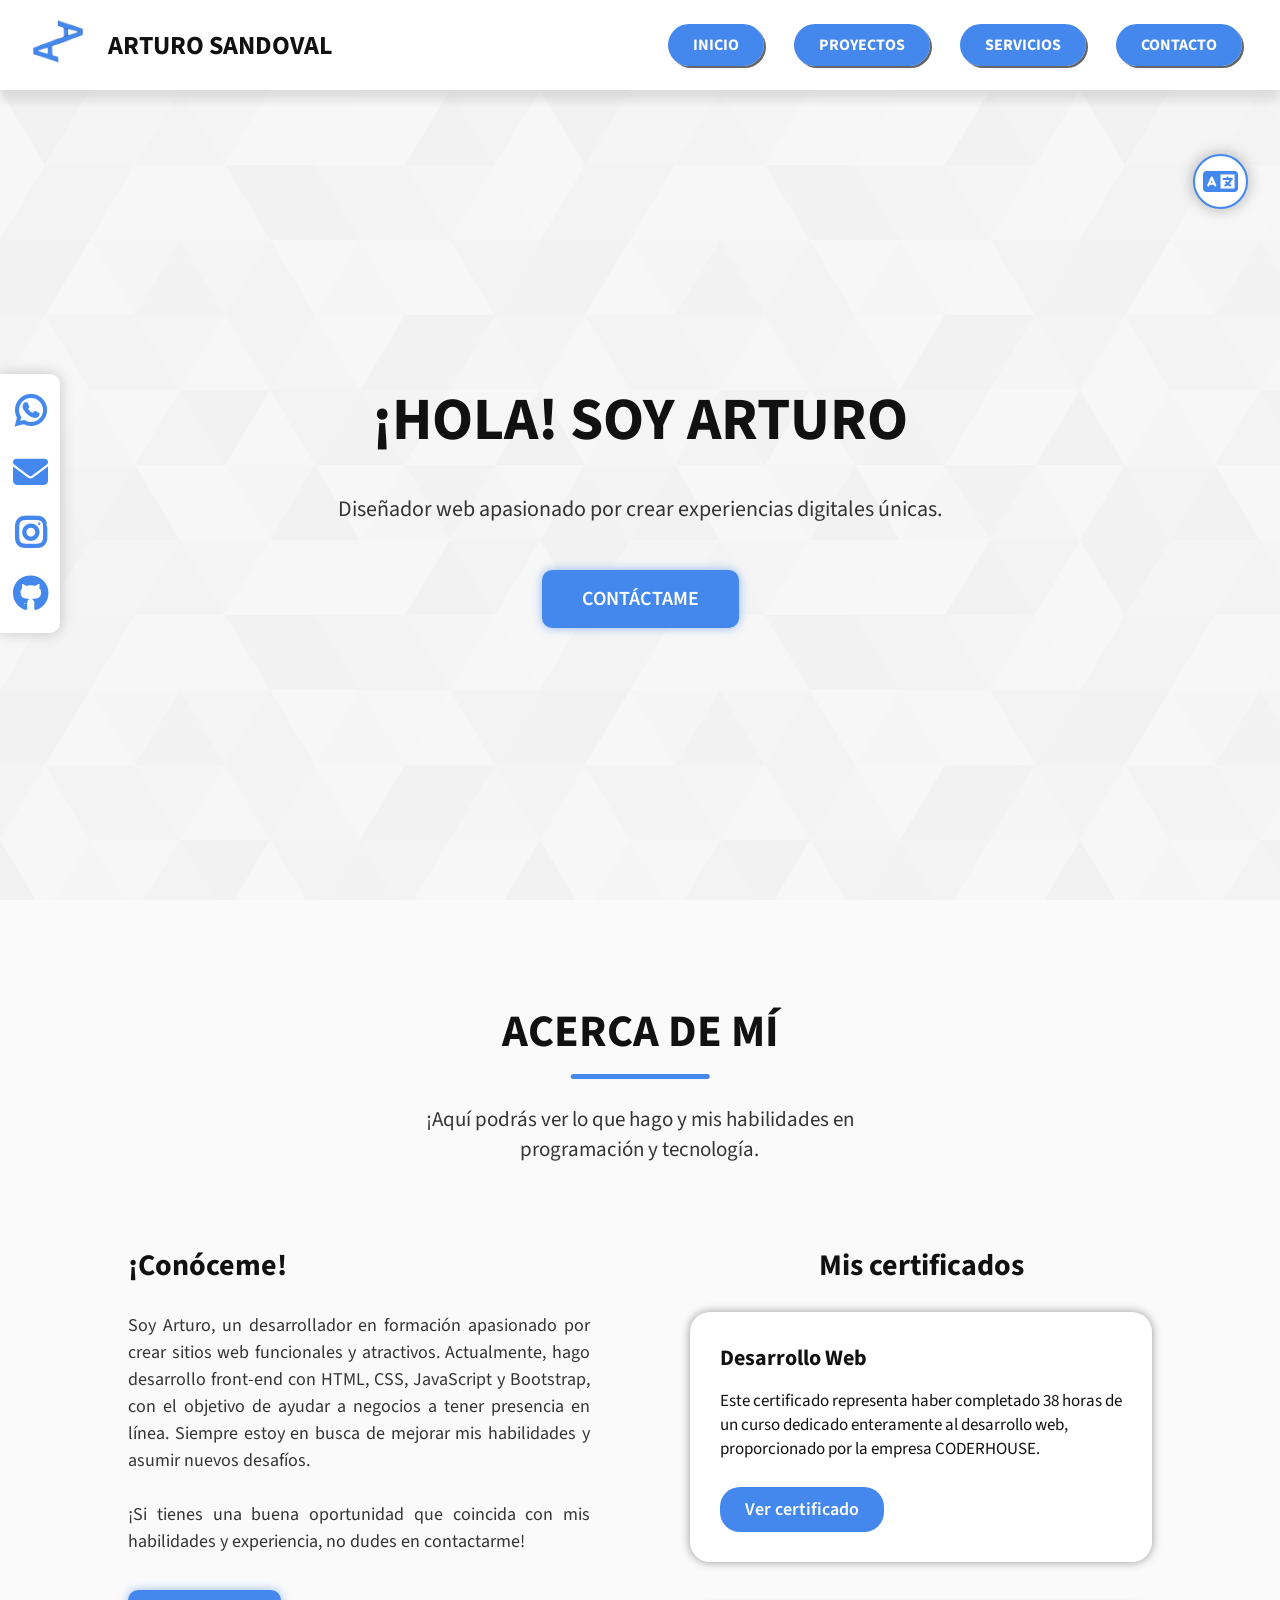
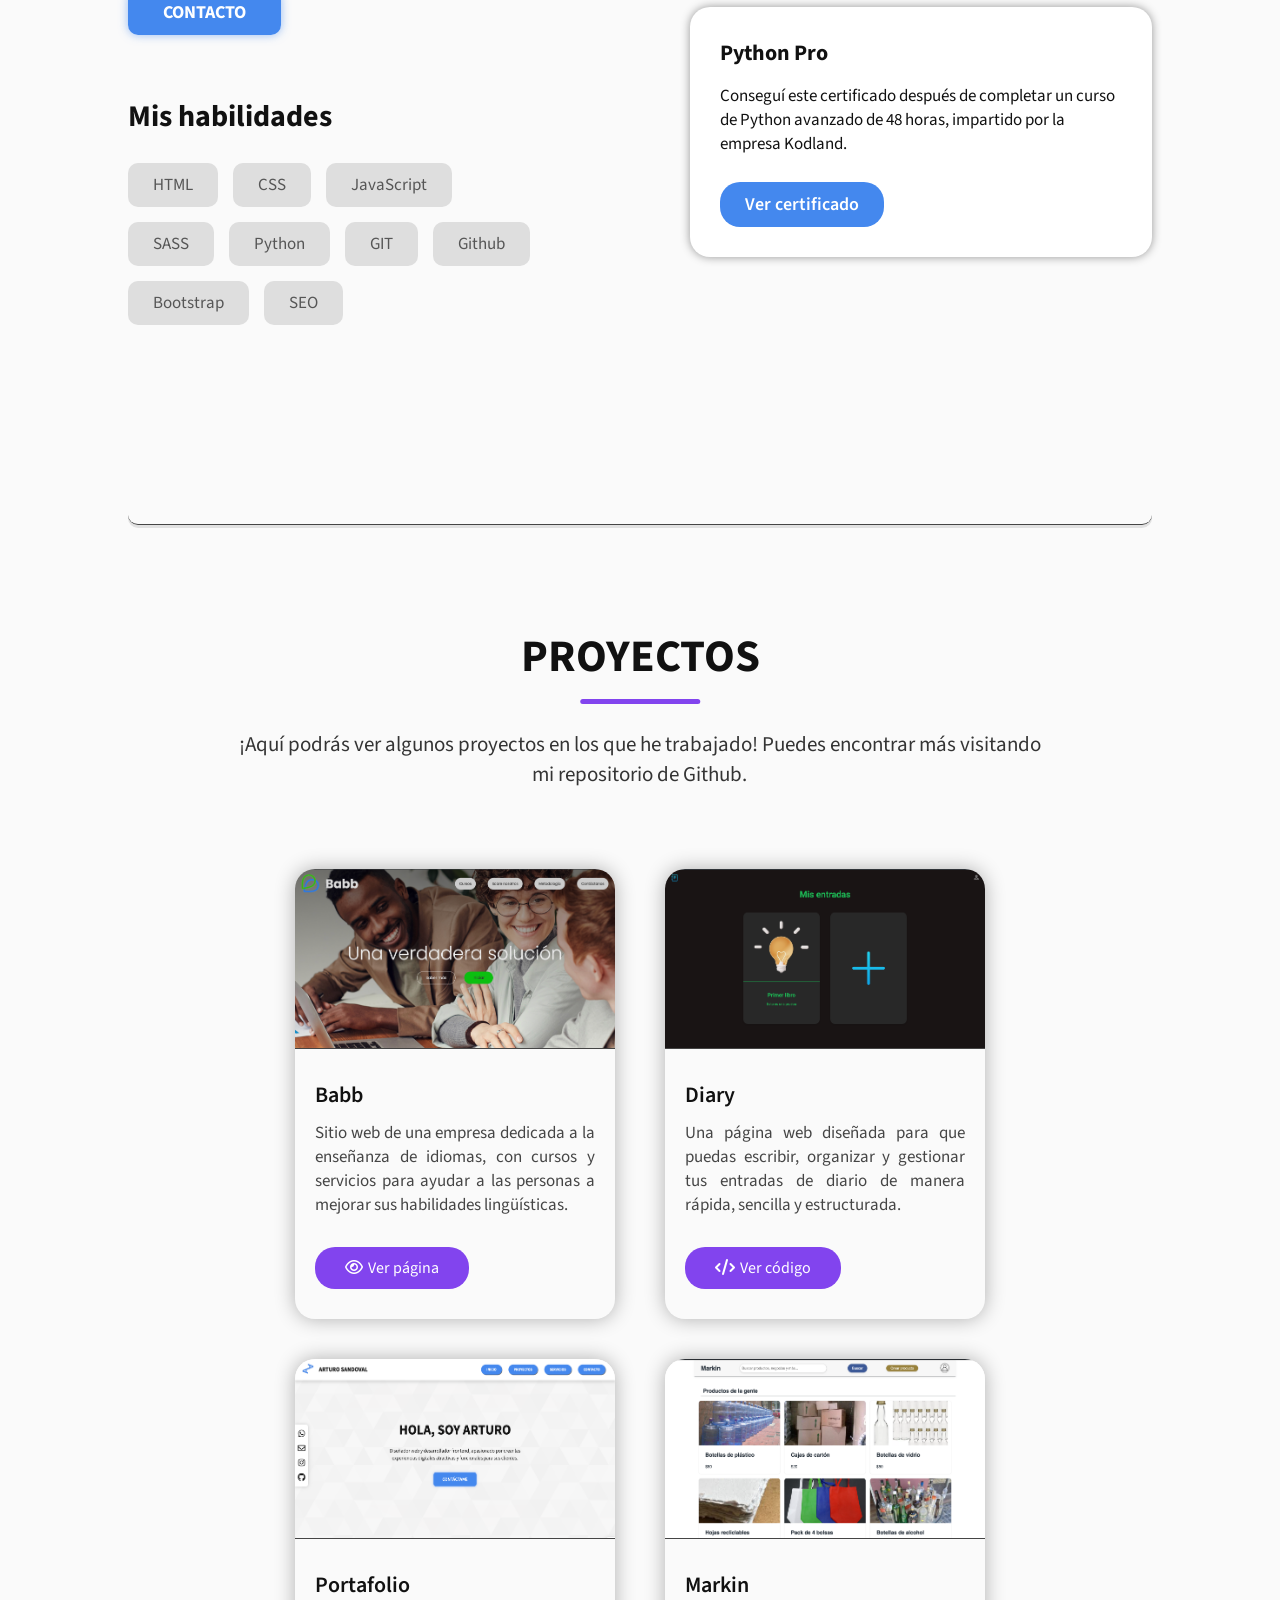
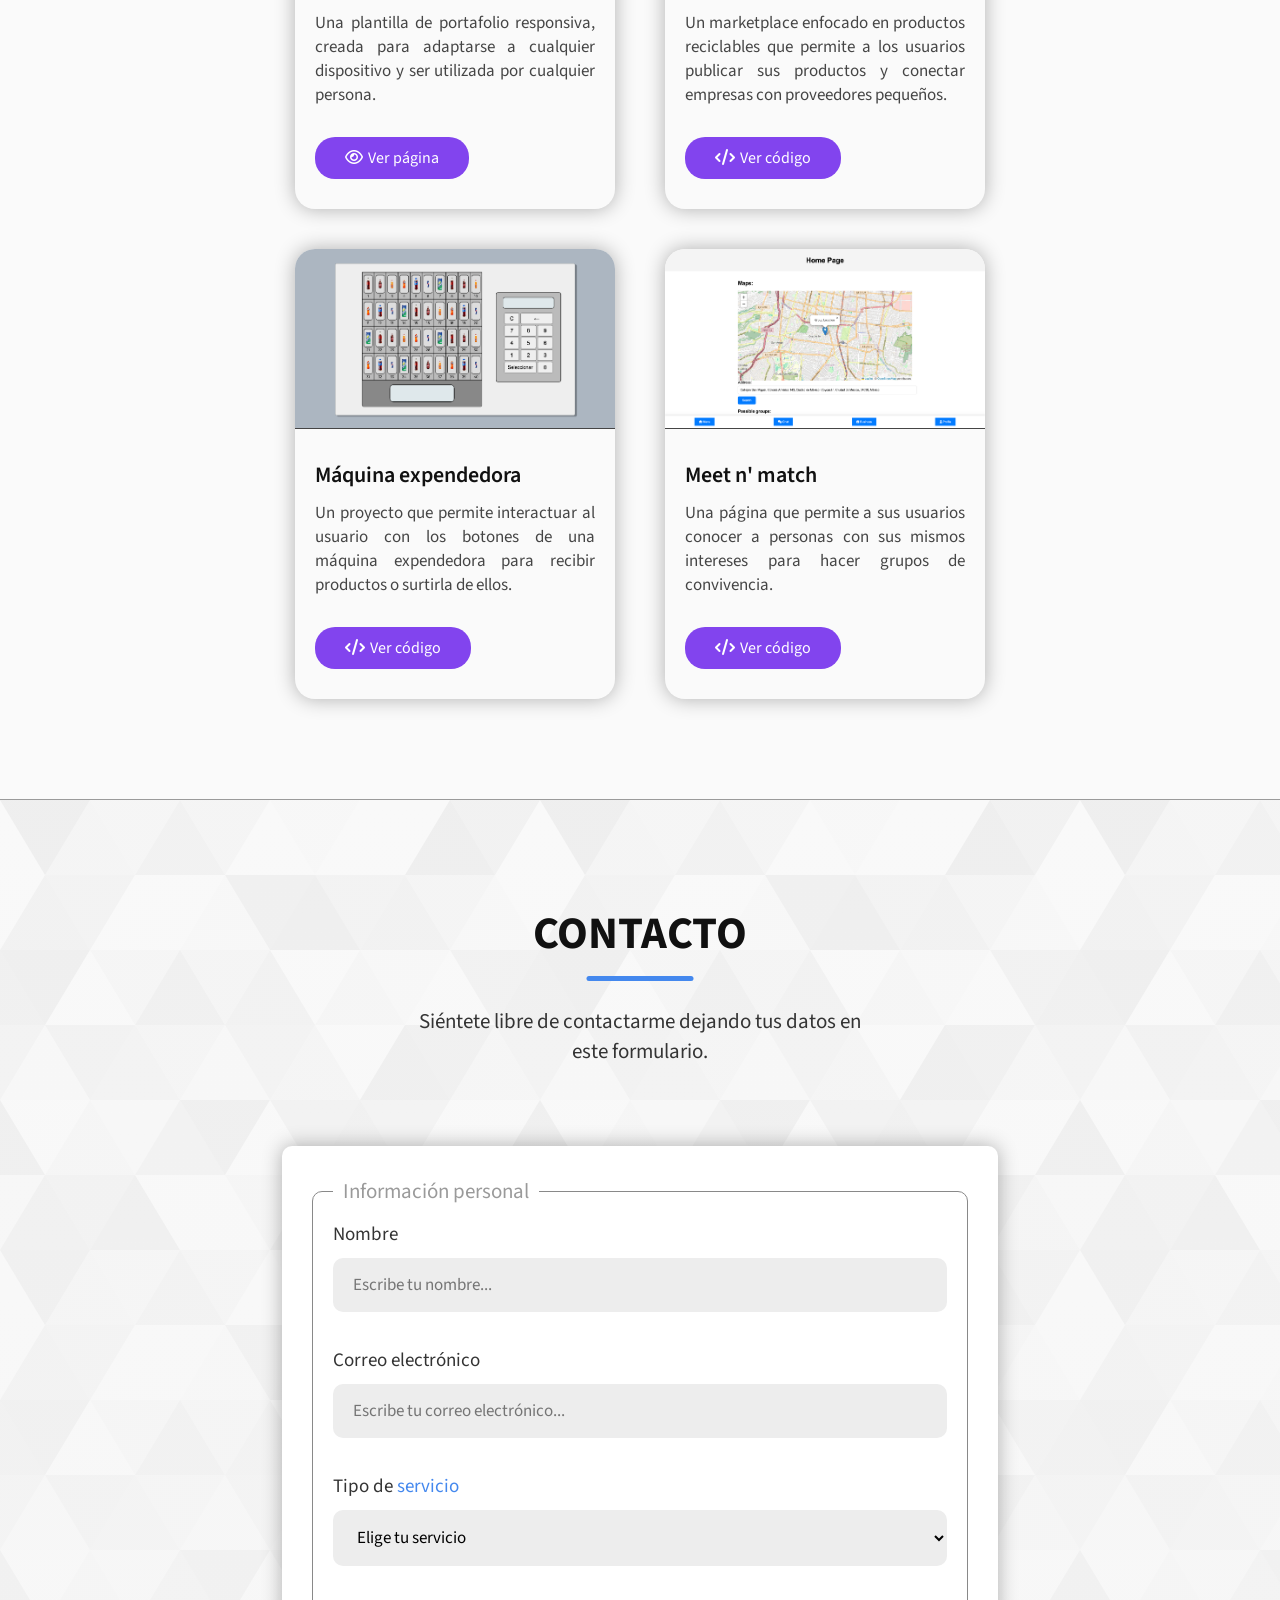
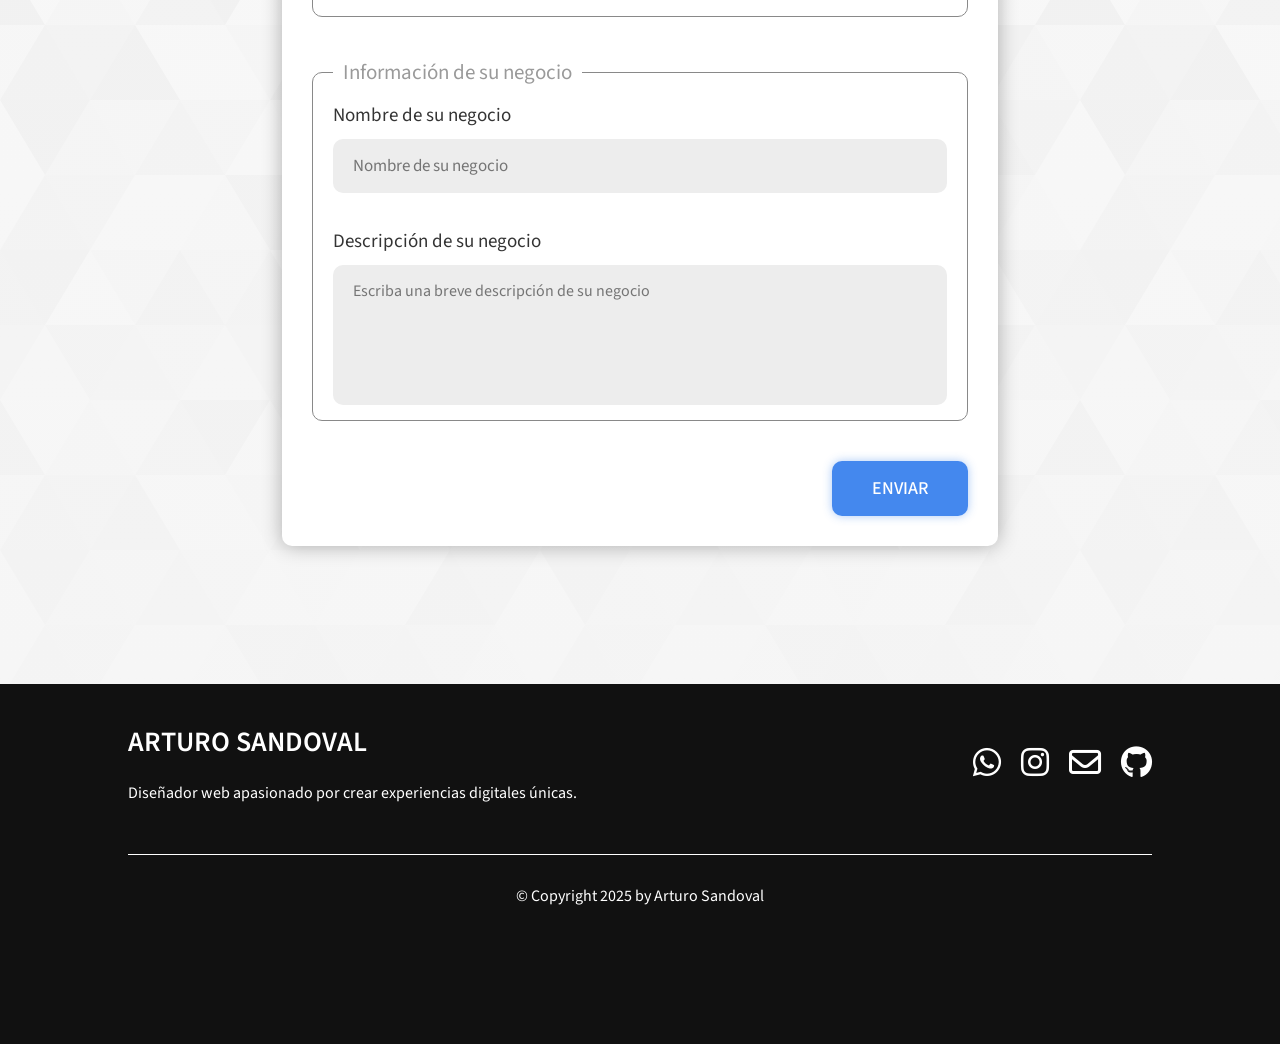
==== index.html @ f27d8f05 "Cambios en el boton" ====
<!DOCTYPE html>
<html lang="es">
<head>
    <meta charset="UTF-8">
    <meta name="viewport" content="width=device-width, initial-scale=1.0">
    <meta name="description" content="Este es el portafolio de Arturo Sandoval. Aquí conocerás todas mis habilidades y servicios.">
    <meta name="keywords" content="portafolio, Arturo Sandoval, desarrollo, servicio">
    <meta name="author" content="Héctor Arturo Sandoval Cervantes">
    <title>Arturo Sandoval | Inicio</title>

    <!-- Font Awesome link-->
    <link rel="stylesheet" href="https://cdnjs.cloudflare.com/ajax/libs/font-awesome/6.7.2/css/all.min.css" integrity="sha512-Evv84Mr4kqVGRNSgIGL/F/aIDqQb7xQ2vcrdIwxfjThSH8CSR7PBEakCr51Ck+w+/U6swU2Im1vVX0SVk9ABhg==" crossorigin="anonymous" 
    referrerpolicy="no-referrer" />

    <!-- Google fonts link>-->
    <link rel="preconnect" href="https://fonts.googleapis.com">
    <link rel="preconnect" href="https://fonts.gstatic.com" crossorigin>
    <link href="https://fonts.googleapis.com/css2?family=Source+Sans+3:ital,wght@0,200..900;1,200..900&display=swap" rel="stylesheet">
    
    <link rel="icon" href="./images/logo.png" type="image/x-icon">
    <link rel="stylesheet" href="./css/styles.css">
    <script defer src="./js/script.js"></script>

</head>
<body id="inicio">
    <header class="header">
        <nav class="navbar">
            <a class="logo" href="#inicio"><img class="logo-image" src="./images/logo.png" alt="logo-image">ARTURO SANDOVAL</a>
            <button id="abrir" class="header-sm-menu"><i class="fa-solid fa-bars"></i></button>
            <ul id="nav" class="nav">
                <button class="header-sm-close-menu cerrar"><i class="fa-solid fa-xmark"></i></button>
                <li class="nav-item"><a class="nav-link cerrar" href="#inicio">INICIO</a></li>
                <li class="nav-item"><a class="nav-link cerrar" href="#proyectos">PROYECTOS</a></li>
                <li class="nav-item"><a class="nav-link cerrar" href="./servicios.html">SERVICIOS</a></li>
                <li class="nav-item"><a class="nav-link cerrar" href="#contacto">CONTACTO</a></li>
                
            </ul>
        </nav>
    </header>
    <section class="hero">
        <div id="mensaje" class="form-message">
            ¡Se ha enviado tu información!
        </div>
        <div class="social-links">
            <ul class="links">
                <li class="link"><a href="https://wa.me/525537213386" target="_blank"><i class="icon fa-brands fa-whatsapp"></i></a></li>
                <li class="link"><a href="https://mail.google.com/mail/?view=cm&fs=1&to=arturos.webdev@gmail.com" target="_blank"><i class="icon fa-regular fa-envelope"></i></a></li>
                <li class="link"><a href="https://instagram.com/hector.s.c.a" target="_blank"><i class="icon fa-brands fa-instagram"></i></a></li>
                <li class="link"><a href="https://github.com/Arts-HCS" target="_blank"><i class="icon fa-brands fa-github"></i></a></li>
            </ul>
        </div>
        <div id="translate-btn" class="translate-btn">
            <i class="fa-solid fa-language"></i>
            <a class="language-link" href="./index.html">ES</a>
            <a class="language-link" href="./en/enindex.html">EN</a>
        </div>
        
        <div class="hero-content">
            <h1 class="hero-title">¡HOLA! SOY ARTURO</h1>
            <p class="hero-description">Diseñador web apasionado por crear experiencias digitales únicas.</p>
            <a class="hero-button" href="#contacto">CONTÁCTAME</a>
        </div>
    </section>
    <main class="main">
        <section class="section about">
            <div class="section-header">
                <h2 class="section-title">ACERCA DE MÍ</h2>
                <p class="section-description">¡Aquí podrás ver lo que hago y mis habilidades en programación y tecnología.</p>
            </div>
            <div class="about-content">
                <div class="about-left-content">
                    <h3 class="little-title">¡Conóceme!</h3>
                    <p class="little-text">Soy Arturo, un desarrollador en formación apasionado por crear sitios web funcionales y atractivos. Actualmente, hago desarrollo front-end con HTML, CSS, JavaScript y Bootstrap, con el objetivo de ayudar a negocios a tener presencia en línea. Siempre estoy en busca de mejorar mis habilidades y asumir nuevos desafíos.
                    <br><br>
                    ¡Si tienes una buena oportunidad que coincida con mis habilidades y experiencia, no dudes en contactarme!
                    </p>
                    <a class="about-button" href="#contacto">CONTACTO</a>

                    <h3 class="little-title mt">Mis habilidades</h3>
                    <ul class="skills">
                        <li class="skill">HTML</li>
                        <li class="skill">CSS</li>
                        <li class="skill">JavaScript</li>
                        <li class="skill">SASS</li>
                        <li class="skill">Python</li>
                        <li class="skill">GIT</li>
                        <li class="skill">Github</li>
                        <li class="skill">Bootstrap</li>
                        <li class="skill">SEO</li>
                    </ul>
                </div>
                <div class="about-right-content">
                    <h3 class="little-title">Mis certificados</h3>
                    <div class="certif-card">
                        <h4 class="certf-title">Desarrollo Web</h4>
                        <p class="certf-text">Este certificado representa haber completado 38 horas de un curso dedicado enteramente al desarrollo web, proporcionado por la empresa CODERHOUSE.</p>
                        <button class="certf-button" onclick="abrirModal('./images/cert1.png')">Ver certificado</button>
                    </div>
                    <div class="certif-card">
                        <h4 class="certf-title">Python Pro</h4>
                        <p class="certf-text">Conseguí este certificado después de completar un curso de Python avanzado de 48 horas, impartido por la empresa Kodland.</p>
                        <button class="certf-button" onclick="abrirModal('./images/cert2.png')">Ver certificado</button>
                    </div>
                    <div class="modal" id="miModal" onclick="cerrarModal()">
                        <span class="cerrar" onclick="cerrarModal()">X</span>
                        <img id="imgGrande" src="" alt="Certificado ampliado">
                      </div>
                </div>
            </div>
        </section>
        <section id="proyectos" class="section projects">
            <div class="section-header">
                <h2 class="section-title purple">PROYECTOS</h2>
                <p class="section-description">¡Aquí podrás ver algunos proyectos en los que he trabajado! Puedes encontrar más visitando mi repositorio de Github.</p>
            </div>
            <div class="project-content">
                <div class="project-card">
                    <figure class="project-figure">
                        <img class="project-image" src="./images/project1.png" alt="Imagen del proyecto 1">
                    </figure>
                    <div class="project-info">
                        <h3 class="project-title">Babb</h3>
                        <p class="project-description">Sitio web de una empresa dedicada a la enseñanza de idiomas, con cursos y servicios para ayudar a las personas a mejorar sus habilidades lingüísticas.
                        </p>
                        <a class="project-link" target="_blank" href="https://github.com/Arts-HCS/Diario-pagina-web.git"><i class="fa-regular fa-eye see-page"></i>Ver página</a>
                    </div>
                </div>
                <div class="project-card">
                    <figure class="project-figure">
                        <img class="project-image" src="./images/project2.png" alt="Imagen del proyecto 2">
                    </figure>
                    <div class="project-info">
                        <h3 class="project-title">Diary</h3>
                        <p class="project-description">Una página web diseñada para que puedas escribir, organizar y gestionar tus entradas de diario de manera rápida, sencilla y estructurada.</p>
                        <a class="project-link" target="_blank" href="https://github.com/Arts-HCS/Diario-pagina-web.git"><i class="fa-solid fa-code"></i>Ver código</a>
                    </div>
                </div>
                <div class="project-card">
                    <figure class="project-figure">
                        <img class="project-image" src="./images/project3.png" alt="Imagen del proyecto 3">
                    </figure>
                    <div class="project-info">
                        <h3 class="project-title">Portafolio</h3>
                        <p class="project-description">Una plantilla de portafolio responsiva, creada para adaptarse a cualquier dispositivo y ser utilizada por cualquier persona.</p>
                        <a class="project-link" href="#inicio" target="_blank"><i class="fa-regular fa-eye see-page"></i>Ver página</a>
                    </div>
                </div>
                <div class="project-card">
                    <figure class="project-figure">
                        <img class="project-image" src="./images/project4.png" alt="Imagen del proyecto 3">
                    </figure>
                    <div class="project-info">
                        <h3 class="project-title">Markin</h3>
                        <p class="project-description">Un marketplace enfocado en productos reciclables que permite a los usuarios publicar sus productos y conectar empresas con proveedores pequeños.</p>
                        <a class="project-link" href="https://github.com/Arts-HCS/Tienda-online.git" target="_blank"><i class="fa-solid fa-code"></i>Ver código</a>
                    </div>
                </div>
                <div class="project-card">
                    <figure class="project-figure">
                        <img class="project-image" src="./images/project5.png" alt="Imagen del proyecto 3">
                    </figure>
                    <div class="project-info">
                        <h3 class="project-title">Máquina expendedora</h3>
                        <p class="project-description">Un proyecto que permite interactuar al usuario con los botones de una máquina expendedora para recibir productos o surtirla de ellos.</p>
                        <a class="project-link" href="https://github.com/Arts-HCS/Maquina_expendedora2.git" target="_blank"><i class="fa-solid fa-code"></i>Ver código</a>
                    </div>
                </div>
                <div class="project-card">
                    <figure class="project-figure">
                        <img class="project-image" src="./images/project6.png" alt="Imagen del proyecto 3">
                    </figure>
                    <div class="project-info">
                        <h3 class="project-title">Meet n' match</h3>
                        <p class="project-description">Una página que permite a sus usuarios conocer a personas con sus mismos intereses para hacer grupos de convivencia.</p>
                        <a class="project-link" href="https://github.com/Arts-HCS/Interest-project.git" target="_blank"><i class="fa-solid fa-code"></i>Ver código</a>
                    </div>
                </div>
            </div>
        </section>
    </main>
    <section id="contacto" class="contact">
        <div class="contact-content">
            <div class="section-header">
                <h3 class="section-title contact-title">CONTACTO</h3>
                <p class="section-description">Siéntete libre de contactarme dejando tus datos en este formulario.
            </div>
            <form action="https://formsubmit.co/arturos.webdev@gmail.com" method="POST" class="form" onsubmit="guardarMensaje()">
                <fieldset class="fieldset">
                    <legend>Información personal</legend>
                    <label class="form-label" for="name">Nombre</label>
                    <input class="form-input" type="text" id="name" name="nombre" placeholder="Escribe tu nombre..." required>
                    <label class="form-label" for="email">Correo electrónico</label>
                    <input class="form-input" type="email" id="email" name="email" placeholder="Escribe tu correo electrónico..." required>
                    <label class="form-label" for="serv">Tipo de <a class="service-link" href="./servicios.html">servicio</a></label>
                    <select class="form-input" name="Tipo de servicio" id="serv" required>
                        <option value="None">Elige tu servicio</option>
                        <option value="Web a la medida">Web a la medida</option>
                        <option value="Maquetacion exacta">Maquetación exacta</option>
                        <option value="Diseño de logos">Optimización</option>
                    </select>
                </fieldset>
                <fieldset class="fieldset">
                    <legend>Información de su negocio</legend>
                    <label class="form-label" for="business">Nombre de su negocio</label>
                    <input class="form-input" name="Nombre de empresa" type="text" id="business" placeholder="Nombre de su negocio" required>
                    <label class="form-label" for="description">Descripción de su negocio</label>
                    <textarea class="form-textarea" name="Descripción del negocio" id="description" placeholder="Escriba una breve descripción de su negocio" rows="5" required></textarea>
                </fieldset>
                <button class="form-button" type="submit">ENVIAR</button>
                <input type="hidden" name="_next" value="https://arts-hcs.github.io/Pro-portfolio/">
                <input type="hidden" name="_captcha" value="false">
            </form>
        </div>
    </section>
    <footer class="footer">
        <div class="footer-content">
            <div class="footer-top-content">
                <div class="footer-tl-content">
                    <h5 class="footer-title">ARTURO SANDOVAL</h5>
                    <p class="footer-description">Diseñador web apasionado por crear experiencias digitales únicas.</p>
                </div>
                <div class="footer-tr-content">
                    <ul class="footer-links">
                        <li class="footer-link"><a href="https://wa.me/525537213386" target="_blank"><i class="icon fa-brands fa-whatsapp"></i></a></li>
                        <li class="footer-link"><a href="https://instagram.com/hector.s.c.a" target="_blank"><i class="icon fa-brands fa-instagram"></i></a></li>
                        <li class="footer-link"><a href="https://mail.google.com/mail/?view=cm&fs=1&to=arturos.webdev@gmail.com" target="_blank"><i class="icon fa-regular fa-envelope"></i></a></li>
                        <li class="footer-link"><a href="https://github.com/Arts-HCS" target="_blank"><i class="icon fa-brands fa-github"></i></a></li>
                    </ul>
                </div>
            </div>
            <div class="footer-bottom-content">
                <p class="footer-copyright">&copy; Copyright 2025 by Arturo Sandoval
                </p>
            </div>
        </div>
    </footer>
    
    
</body>
</html>
---- css/styles.css ----
:root{
    --black-color: #111;
    --gray-color: #676767;
    --blue-color: #48e;
}

html{
    scroll-behavior: smooth;
}


*{
    margin: 0;
    padding: 0;
    box-sizing: border-box;

    border: none;
    list-style: none;
    text-decoration: none;
    font-style: none;
    outline: none;

    transition: all 0.3s ease 0s;
    font-family: 'Source Sans 3', sans-serif;
}

body{
    background-color: #FAFAFA;
    font-size: 16px;
    color: var(--black-color);
    font-weight: 400;
    margin-top: 10vh;
    scroll-margin-top: 100px;
}

.header{
    padding: 0 3% 0 1%;
    background-color: #fff;
    box-shadow: 0 10px 10px rgba(0,0,0,0.1);
    position: fixed;
    top: 0;
    left: 0;
    width: 100%;
    z-index: 1000;
}

.header .navbar{
    width: 100%; height: 100%;
    display: flex;
    justify-content: flex-start;
    align-self: center;
}

.navbar .logo{
    display: flex;
    align-items: center;
    color: var(--black-color);
    font-size: 26px;
    gap: 5px;
    font-weight: 700;
    cursor: pointer;
    position: relative;
}

.navbar .logo::before{
    content: "";
    position: absolute;
    bottom: 30px;
    left: 95px;
    width: 0;
    height: 3px;
    background-color: var(--blue-color);
    transition: all 0.3s ease 0s;
    border-radius: 20px;
}

.navbar .logo:hover::before{
    width: 70%;
}

.navbar .logo.shorter:hover::before{
    width: 56%;
}

.navbar .logo .logo-image{
    width: 90px;
    height: 90px;
}

.nav{
    margin-left: auto;
    display: flex;
    gap: 30px;
    align-items: center;
}

.nav .nav-link{
    color: #fff;
    padding: 10px 25px;
    font-size: 16px;
    font-weight: 700;
    border-radius: 50px;
    background-color: var(--blue-color);
    box-shadow: 2px 2px 0 rgba(0,0,0,0.6);
}

.nav .nav-link:hover{
    box-shadow: 5px 4px 0 rgba(0,0,0,0.8);
    font-size: 18px;
}

.header-sm-menu, .header-sm-close-menu{
    display: none;
}

.header-sm-menu{
    margin-left: auto;
    margin-right: 30px;
    font-size: 25px;
    background-color: transparent;
    cursor: pointer;
}

.header-sm-close-menu{
    font-size: 30px;
    cursor: pointer;
    background-color: transparent;
    color: #eee;
    position: absolute;
    top: 10px;
    right: 10px;
}


.hero{
    position: relative;
    min-height: 90vh;
    width: 100%;
    background: linear-gradient(to right, rgba(245, 245, 245, 0.8), rgba(245, 245, 245, 0.8)), url("../images/bg-tri.svg");
    background-size: cover;
    background-position: center;
    display: flex;
    justify-content: center;
    align-items: center;
}

.form-message{
    display: none;
    background-color: rgb(43, 99, 43);
    box-shadow: 0 0 20px rgba(0,0,0,0.6);
    padding: 10px 25px;
    border-radius: 20px;
    color: #fff;
    position: absolute;
    top: 92px;
    left: auto;
}

.hero .hero-content{
    text-align: center;
    height: 35%;
    max-width: 60%;
}

.hero .hero-content .hero-title{
    font-size: 60px;
    margin-bottom: 30px;
}

.hero .hero-content .hero-description{
    font-size: 22px;
    color: #343434;
    font-weight: 400;
    margin-bottom: 60px;
}

.hero .hero-content .hero-button{
    padding: 15px 40px;
    font-size: 20px;
    font-weight: 600;
    color: #fff;
    background-color: var(--blue-color);
    border-radius: 10px;
    box-shadow: 0 0 10px rgba(68, 136, 238, 0.577);
}

.hero .hero-content .hero-button:hover{
    font-size: 22px;
    box-shadow: 0 0 0 15px rgba(68, 136, 238, 0.226);
}


.hero .social-links{
    background-color: #fff;
    width: 60px;
    height: fit-content;
    padding: 20px 0;
    position: absolute;
    top: 35%;
    left: 0;
    border-top-right-radius: 10px;
    border-bottom-right-radius: 10px;
    box-shadow: 0 0 15px rgba(0,0,0,0.2);
    display: flex;
    justify-content: center;
}

.hero .social-links .links{
    display: flex;
    flex-direction: column;
    align-items: center;
    gap: 25px;
}

.hero .social-links .link .icon{
    color: #48e;
    font-weight: 900;
}

.hero .translate-btn{
    position: absolute;
    top: 4rem;
    right: 2rem;
    background-color: #fff;
    box-shadow: 0 0 15px rgba(0,0,0,0.3);
    border-radius: 50%;
    height: 55px; width: 55px;
    border: 2px solid #48e;
    display: flex;
    justify-content: center;
    align-items: center;
    overflow: hidden;
}

.hero .translate-btn .fa-language{
    font-size: 28px;
    color: #48e;
}

.hero .translate-btn .language-link{
    width: 100%;
    font-size: 18px;
    color: #48e;
    font-weight: 700;
    display: none;
    text-align: center;
    flex: 1;

}

.hero .translate-btn .language-link:hover{
    background-color: #48e;
    color: #fff;
}

.hero .translate-btn:hover{
    height: 100px;
    border-radius: 20px;
    flex-direction: column;
    justify-content: space-around;
}

.hero .translate-btn:hover .fa-language{
    display: none;
}

.hero .translate-btn:hover .language-link{
    display: flex;
    justify-content: center;
    align-items: center;
}

.translate-btn.active {
    height: 100px;
    border-radius: 20px;
    flex-direction: column;
    justify-content: space-around;
}

.translate-btn.active .fa-language {
    display: none;
}

.translate-btn.active .language-link {
    display: flex;
    justify-content: center;
    align-items: center;
}


.links .icon{
    cursor: pointer;
    font-size: 35px;
    color: #000;
}

.links .icon:hover{
    font-size: 42px;
}

.main{
    padding: 0 10%;
}

.section{
    margin: 100px 0;
    scroll-margin-top: 120px;
}

.about, .projects{
    display: flex;
    flex-direction: column;
    align-items: center;
}

.about{
    border-bottom: 1.5px solid #454545;
    border-bottom-left-radius: 10px;
    border-bottom-right-radius: 10px;
    box-shadow: 0 3px 0 rgba(0,0,0,0.1);
    min-height: 125vh;
}

.section-header{
    display: flex;
    flex-direction: column;
    align-items: center;
    text-align: center;
    margin-bottom: 80px;
}

.section-header .section-title{
    font-size: 45px;
    margin-bottom: 40px;
    position: relative;
    width: fit-content;
}

.section-header .section-title::before{
    content: "";
    position: absolute;
    width: 50%;
    height: 5px;
    border-radius: 20px;
    background-color: var(--blue-color);
    bottom: -15px;
    left: 50%;
    transform: translateX(-50%);
}

.projects .section-header .section-title::before{
    background-color: rgb(130, 68, 238);
}

.section-header .section-description{
    font-size: 21px;
    color:#343434;
    width: 80%;
}

.about-content{
    display: flex;
    gap: 100px;
    height: 100%;
}

.about-left-content{
    flex: 1;
    min-height: 100%;
}

.little-title{
    font-size: 30px;
    margin-bottom: 25px;
}

.little-title.mt{
    margin-top: 70px;
}

.little-text{
    font-size: 18px;
    line-height: 1.5;
    color: #343434;
    margin-bottom: 45px;
    text-align: justify;
}

.about-left-content .about-button{
    padding: 10px 35px;
    border-radius: 10px;
    background-color: var(--blue-color);
    color: #fff;
    font-size: 18px;
    font-weight: 700;
    box-shadow: 0 0 10px rgba(68, 136, 238, 0.55);
}

.about-left-content .about-button:hover{
    box-shadow: 0 0 0 10px rgba(68, 136, 238, 0.22);
}

.about-left-content .skills{
    display: flex;
    flex-wrap: wrap;
    gap: 15px;
    width: 90%;
}

.skills .skill{
    padding: 10px 25px;
    font-size: 17px;
    color: #565656;
    background-color: #dedede;
    border-radius: 10px;
}

.skills .skill:hover{
    background-color: #333;
    color: #eee;
    box-shadow: 0 0 8px rgba(0,0,0,0.6);
}

.about-right-content{
    min-height: 100%;
    flex: 1;
    display: flex;
    flex-direction: column;
    align-items: center;
}

.certif-card{
    display: flex;
    flex-direction: column;
    align-items: flex-start;
    padding: 30px;
    background-color: #fff;
    border-radius: 20px;
    overflow: hidden;
    height: 250px;
    width: 100%;
    margin-bottom: 45px;
    box-shadow: 0 0 10px #00000067;
}

.certif-card:hover{
    box-shadow: 0 0 20px #0000007e;
    transform: translateY(-10px);
}

.certif-card .certf-title{
    font-size: 22px;
    font-weight: bold;
    margin-bottom: 15px;
    text-align: justify;
}

.certif-card .certf-text{
    flex: 1;
    font-size: 17px;
    font-size: 400;
}

.certif-card .certf-button{
    padding: 10px 25px;
    border-radius: 20px;
    font-size: 18px;
    cursor: pointer;
    font-weight: 600;
    color: #fff;
    background-color: #48e;
}

.certif-card .certf-button:hover{
    box-shadow: 0 0 0 8px rgba(68, 136, 238, 0.226);
}

.modal {
    display: none;
    position: fixed;
    z-index: 999;
    left: 0;
    top: 50px;
    width: 100%;
    height: 100%;
    background-color: rgba(0, 0, 0, 0.9);
    justify-content: center;
    align-items: center;
}

.modal img {
    max-width: 80%;
    max-height: 80%;
}


.no-scroll {
    overflow: hidden;
}

.projects{
    min-height: 145vh;
}

.project-content{
    width: 100%;
    display: flex;
    row-gap: 40px;
    column-gap: 50px;
    justify-content: center;
    align-items: center;
    flex-wrap: wrap;
}

.project-card{
    width: 320px;
    display: flex;
    flex-direction: column;
    align-items: center;
    border-radius: 20px;
    box-shadow: 0 0 20px rgba(0,0,0,0.3);
    overflow: hidden;
    height: 450px;
}

.project-card:hover{
    transform: scale(1.05);
    box-shadow: 0 0 15px rgba(0,0,0,0.7)
}

.project-card .project-figure{
    width: 100%;
    height: 40%;
    overflow: hidden;
    border-bottom: 1.5px solid #454545;
}

.project-card .project-figure .project-image{
    width: 100%;
    height: 100%;
}

.project-card .project-info{
    width: 100%;
    height: 60%;
    padding: 30px 20px;
    display: flex;
    flex-direction: column;
    align-items: flex-start;
}

.project-info .project-title{
    font-size: 22px;
    font-weight: 600;
    margin-bottom: 10px;
}

.project-info .project-description{
    font-size: 17px;
    color: #454545;
    margin-bottom: 15px;
    flex: 1;
    text-align: justify;
}

.project-info .project-link{
    margin-top: 10px;
    border-radius: 20px;
    background-color: rgb(130, 68, 238);
    padding: 10px 30px;
    border-radius: 20px;
    color: #fff;
}

.project-info .project-link .fa-solid, .see-page{
    margin-right: 5px;
}

.project-info .project-link:hover{
    box-shadow: 0 0 0 8px rgba(130, 68, 238, 0.355);
}

.contact{
    min-height: 165vh;
    scroll-margin-top: 80px;
    background: linear-gradient(to bottom, rgba(245, 245, 245, 0.6), rgba(245, 245, 245, 0.9)), url("../images/bg-tri.svg");
    padding: 8% 10%;
    border-top: 1.5px solid #9a9a9a;
}

.contact-content{
    width: 100%;
    display: flex;
    flex-direction: column;
    align-items: center;
}


.form{
    width: 70%;
    min-height: 92vh;
    background-color: #fff;
    border-radius: 10px;
    box-shadow: 0 0 20px rgba(0,0,0,0.3);
    padding: 30px;
    display: flex;
    flex-direction: column;
    align-items: flex-end;
}

.form .fieldset{
    width: 100%;
    padding: 15px 20px;
    border: 0.5px solid #898989;
    border-radius: 10px;
    display: flex;
    flex-direction: column;
    margin-bottom: 40px;
}

.fieldset legend{
    padding: 0 10px;
    font-size: 21px;
    color: #9a9a9a;
    font-weight: 400;
}

.fieldset .form-label{
    font-size: 19px;
    margin-bottom: 10px;
    color: #343434;
}

.fieldset .form-input{
    width: 100%;
    background-color: #ededed;
    padding: 15px 20px;
    border-radius: 10px;
    margin-bottom: 35px;
    font-size: 17px;
}

.fieldset .form-textarea{
    width: 100%;
    background-color: #ededed;
    padding: 15px 20px;
    border-radius: 10px;
    font-size: 16px;
    resize: none;
}

.fieldset .form-input:hover, .form-textarea:hover{
    background-color: #d3d3d3;
}

.fieldset .form-input:focus, .form-textarea:focus{
    box-shadow: 0 0 0 5px rgba(68, 136, 238, 0.446);
    background-color: #fff;
}

.fieldset .service-link{
    color: #48e;
}

.form .form-button{
    padding: 15px 40px;
    border-radius: 10px;
    background-color: #48e;
    box-shadow: 0 0 10px rgba(68, 136, 238, 0.446);
    color: #fff;
    font-size: 18px;
    cursor: pointer;
    font-weight: 500;
}

.form .form-button:hover{
    box-shadow: 0 0 0 10px rgba(68, 136, 238, 0.352);
}

.footer{
    background-color: #111;
    padding: 3% 10%;
    min-height: 40vh;
}

.footer .footer-content{
    width: 100%; height: 100%;
    display: flex;
    flex-direction: column;
    align-items: center;
}

.footer-top-content{
    width: 100%;
    display: flex;
    gap: 40px;
    align-items: center;
    padding-bottom: 50px;
    border-bottom: 1px solid #fff;
}

.footer-tl-content, .footer-tr-content{
    flex: 1;
    color: #fff;
    height: 100%;
    display: flex;
    flex-direction: column;
}


.footer-title{
    font-size: 28px;
    font-weight: 600;
    margin-bottom: 20px;
}

.left{
    margin-left: auto;
}

.footer-description{
    font-size: 16px;
}

.footer-links{
    display: flex;
    gap: 20px;
    margin-left: auto;
}

.footer-links .icon{
    font-size: 32px;
    color: #fff;
    cursor: pointer;
}

.footer-links .icon:hover{
    color: #48e;
}

.footer-copyright{
    color: #fff;
    margin-top: 30px;
}


@media screen and (max-width: 1180px) {
    .navbar .logo{
        font-size: 22px;
    }
    .navbar .logo::before{
        bottom: 25px;
        left: 85px;
    }
    .navbar .logo .logo-image{
        width: 80px;
        height: 80px;
    }
    .nav{
        gap: 15px;
    }
    .nav .nav-link{
        font-size: 14px;
        padding: 10px 15px;
    }
    .hero .hero-content .hero-title{
        font-size: 50px;
    }
    .hero .hero-content .hero-description{
        font-size: 19px;
    }
    .hero .hero-content .hero-button{
        font-size: 18px;
        padding: 15px 35px;
    }
    .hero .social-links .links{
        gap: 20px;
    }
    .hero .social-links .links .icon{
        font-size: 33px;
    }
    .section-header .section-title{
        font-size: 40px;
    }
    .section-header .section-title::before{
        left: 50%;
        transform: translateX(-50%);
    }
    .section-header .section-description{
        font-size: 19px;
    }
    .about{
        min-height: 140vh;
    }
    .little-title{
        font-size: 25px;
    }
    .little-text{
        font-size: 16.5px;
    }
    .about-left-content .about-button{
        font-size: 15px;
    }
    .skills .skill{
        padding: 10px 20px;
        font-size: 16px;
    }

    .certif-card{
        width: 90%;
        height: 300px;
        margin-bottom: 25px;
    }

    .form{
        width: 100%;
    }

    .footer-title{
        font-size: 25px;
    }
    .footer-description{
        font-size: 16px;
    }
}

@media screen and (max-width: 900px) {
    
    .about{
        min-height: 145vh;
    }
    .skills .skill{
        padding: 9px 15px;
        font-size: 15px;
    }
    .about-right-content{
        flex: 1;
    }
    .about-content{
        gap: 22px;
    }

}


@media screen and (max-width: 750px){
    .header-sm-menu, .header-sm-close-menu{
        display: block;
    }
    .nav{
        position: absolute;
        flex-direction: column;
        top: 0;
        right: 0;
        min-height: 100vh;
        align-items: center;
        padding: 80px 20px;
        gap: 50px;
        width: 200px;
        background-color: #333;
        box-shadow: 0 0 0 100vmax rgba(0,0,0,0.5);
        opacity: 0;
        visibility: hidden;
    }

    .nav.visible{
        opacity: 1;
        visibility: visible;
    }

    .nav .nav-link:hover {
        box-shadow: none;
        font-size: inherit;
    }

    .nav .nav-link{
        padding: 0;
        box-shadow: none;
        background-color: transparent;
        position: relative;
    }

    .nav .nav-link::before{
        content: "";
        position: absolute;
        bottom: -5px;
        left: 0px;
        height: 3px;
        width: 0;
        background-color: #48e;
        transition: all 0.4s ease 0s;
    }

    .nav .nav-link:hover::before{
        width: 100%;
    }
    .hero .hero-content .hero-title{
        font-size: 40px;
    }
    .hero .hero-content .hero-description{
        font-size: 18px;
    }
    .hero .hero-content .hero-button{
        font-size: 16px;
        padding: 15px 35px;
    }
    .section-header .section-title{
        font-size: 36px;
    }
    .section-header .section-description{
        font-size: 18px;
    }
    .little-title{
        font-size: 23px;
    }
    .about-left-content .about-button{
        font-size: 14.5px;
    }
    .about{
        min-height: 150vh;
    }
    .about-content{
        gap: 25px;
    }
    .about-left-content .skills{
        gap: 10px;
    }
    .certif-card{
        height: 300px;
    }
    .certif-card .certf-title{
        font-size: 19px;
    }
    .certif-card .certf-text{
        font-size: 15.5px;
        text-align: justify;
    }
    .certif-card .certf-button{
        font-size: 15px;
        padding: 10px 20px;
    }
    .project-card .project-title{
        font-size: 20px;
    }
    .project-card .project-description{
        font-size: 15.5px
    }
    .project-info .project-link{
        padding: 10px 20px;
        font-size: 15px;
    }
    .project-info .links .project-link{
        padding: 10px 10px;
        font-size: 15px;
    }

    .form legend{
        font-size: 18px;
    }
    .fieldset .form-label{
        font-size: 17px;
    }
    .fieldset .form-input, .form-textarea{
        font-size: 15px;
    }
    .form .form-button{
        padding: 15px 30px;
        font-size: 16px;
    }
}

@media screen and (max-width: 680px){
    .about{
        min-height: 160vh;
    }

    .certif-card{
        height: fit-content;
    }
    
    .certif-card .certf-text{
        font-size: 14.5px;
        text-align: left;
    }

    .certif-card .certf-button{
        margin-top: 20px;
    }
}

@media screen and (max-width: 600px){
    .hero .hero-content .hero-title{
        font-size: 37px;
    }
    .hero .hero-content .hero-description{
        font-size: 19px;
    }
    .hero .hero-content .hero-button{
        font-size: 16px;
        padding: 15px 30px;
    }
    .section-header .section-title{
        font-size: 30px;
    }
    .hero .social-links .links{
        gap: 20px;
    }
    .hero .social-links .links .icon{
        font-size: 31px;
        font-weight: 400;
    }
    .section-header .section-title{
        font-size: 33px;
    }
    .section-header .section-description{
        font-size: 17px;
    }
    .about{
        border-bottom: none;
        box-shadow: none;
    }
    .about-content{
        flex-direction: column;
        gap: 50px;
    }
    .certif-card .certf-title{
        font-size: 20px;
    }
    .certif-card .certf-text{
        font-size: 16px;
        text-align: left;
    }
    .footer{
        min-height: 30vh;
    }
    .footer-title{
        font-size: 20px;
    }
    .footer-description{
        font-size: 13px;
    }
    .footer-links .icon{
        font-size: 27px;
    }
    .footer-copyright{
        font-size: 14px;
    }
}

@media screen and (max-width: 430px){
    body{
        margin-top: 8vh;
    }
    .navbar .logo{
        font-size: 21px;
        gap: 0;
    }
    .navbar .logo::before{
        bottom: 15px;
        left: 60px;
    }
    .navbar .logo .logo-image{
        width: 60px;
        height: 60px;
    }
    .header-sm-menu{
        font-size: 20px;
        margin-right: 15px;
    }
    .hero .hero-content{
        max-width: 80%;
    }
    .hero .hero-content .hero-title{
        font-size: 40px;
    }
    .hero .hero-content .hero-description{
        font-size: 19px;
    }
    .hero .hero-content .hero-button{
        font-size: 19px;
        padding: 15px 30px;
    }

    .hero .social-links{
        width: 65%;
        height: 50px;
        left: auto;
        top: 30px;
        border-radius: 10px;
    }
    .hero .social-links .links{
        flex-direction: row;
        gap: 20px;
    }
    .hero .social-links .links .icon{
        font-size: 35px;
    }
    .hero .translate-btn{
        top: auto;
        bottom: 40px;
    }
    .section-header .section-description{
        width: 100%;
    }
    .project-card .project-title{
        font-size: 19px;
    }
    .project-card .project-description{
        font-size: 16.5px
    }
    .project-info .project-link{
        padding: 10px 15px;
        font-size: 16px;
    }
    .contact{
        border-top: none;
        background: none;
        padding: 8% 0;
    }
    .contact-content .section-header .section-description{
        width: 80%;
    }

    .form{
        background-color: transparent;
        box-shadow: none;
        width: 100%;
        margin-top: -60px;
        min-height: 85vh;
        padding-bottom: 0;
    }
    .form legend{
        font-size: 16px;
    }
    .fieldset .form-label{
        font-size: 16px;
    }
    .fieldset .form-input{
        font-size: 15px;
    }
    .fieldset .form-textarea{
        font-size: 15px;
    }
    .form .form-button{
        padding: 10px 30px;
        font-size: 15px;
    }

    .footer-top-content{
        display: none;
    }

    .footer{
        min-height: 10vh;
        padding-bottom: 20px;
        text-align: center;

    }

}
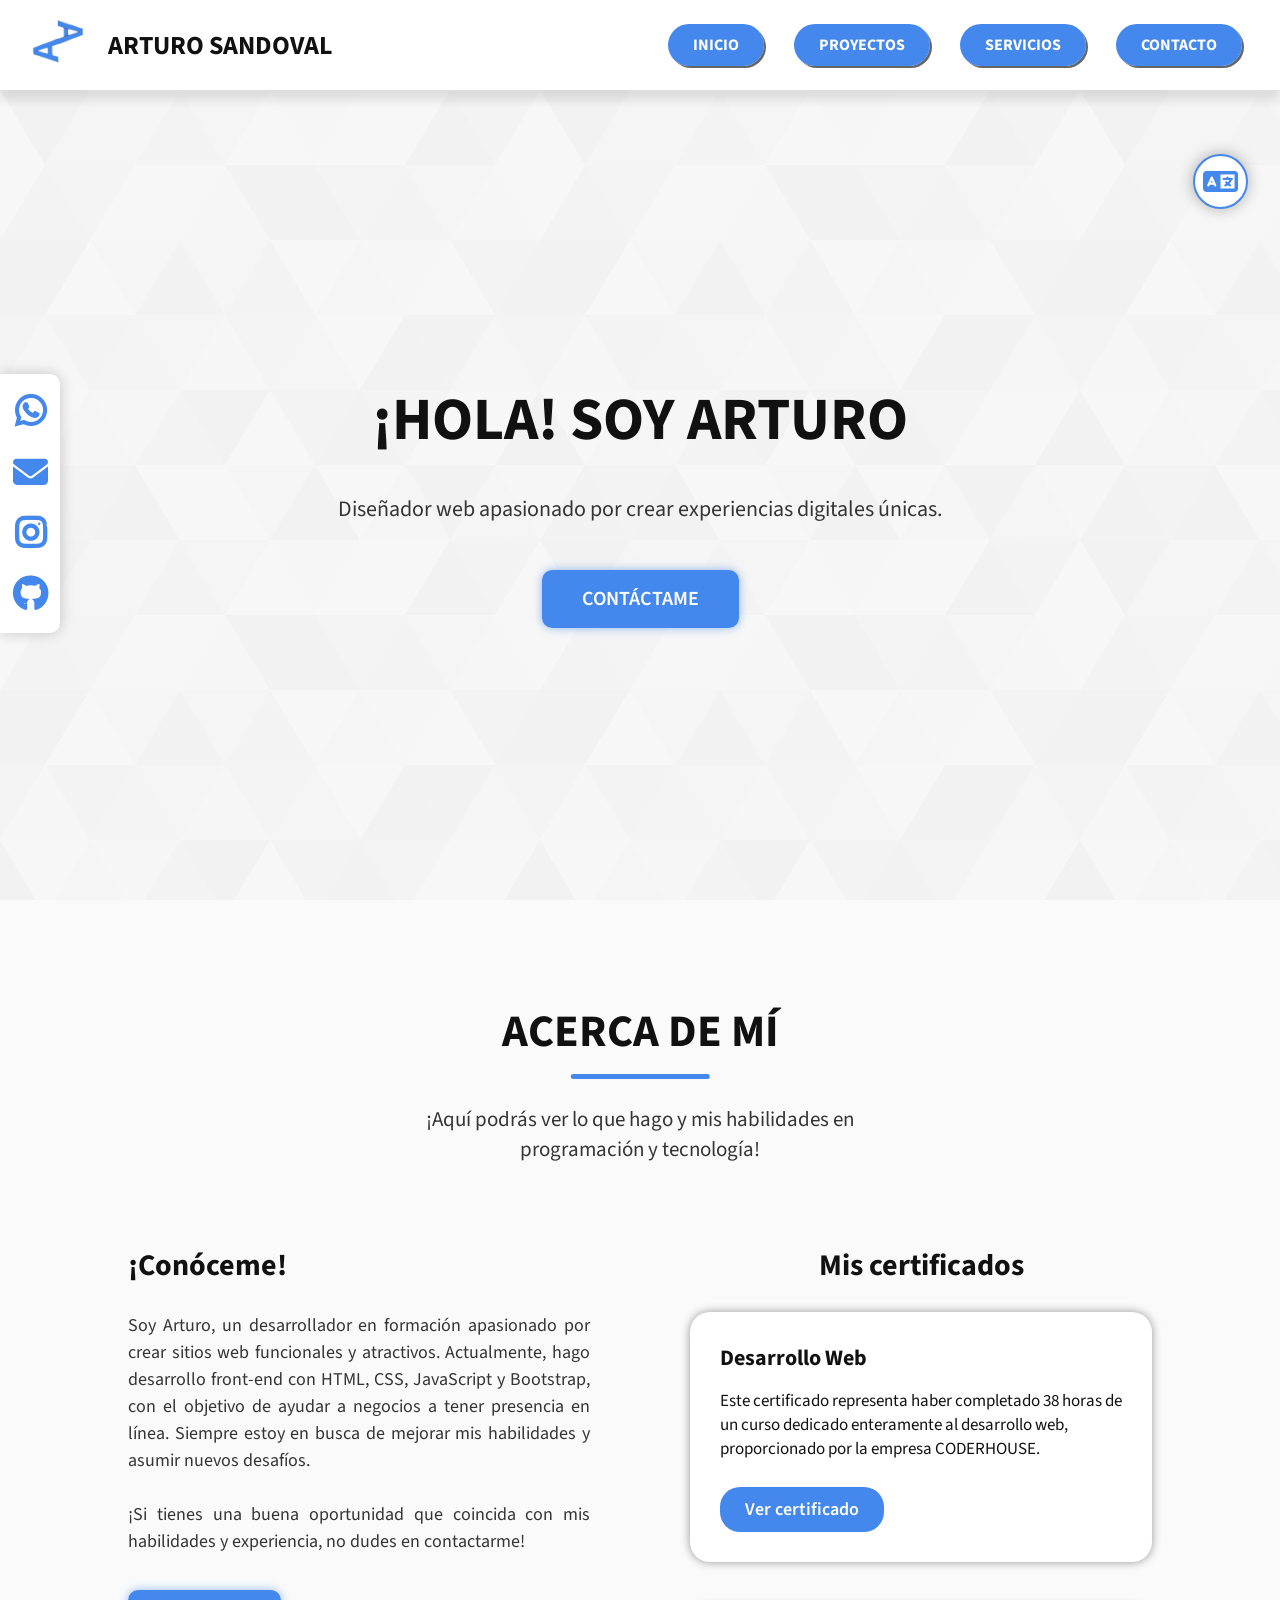
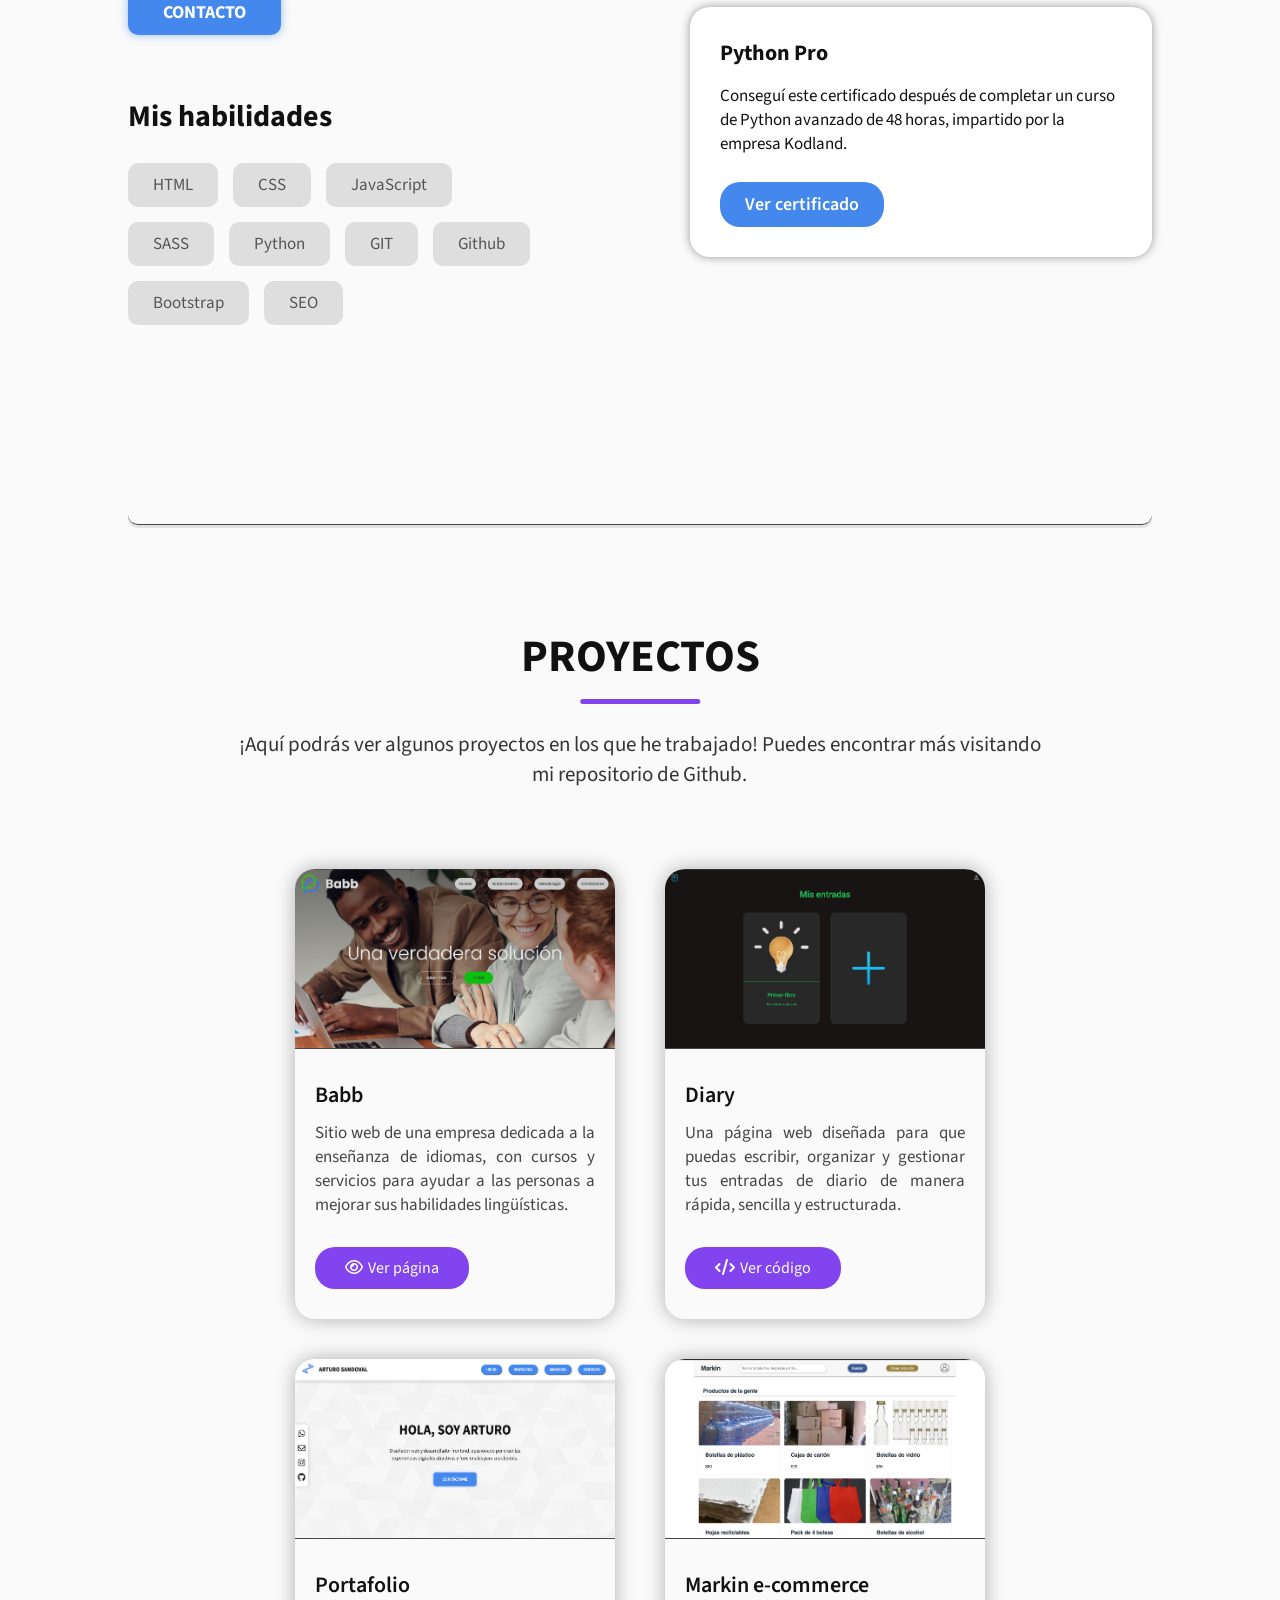
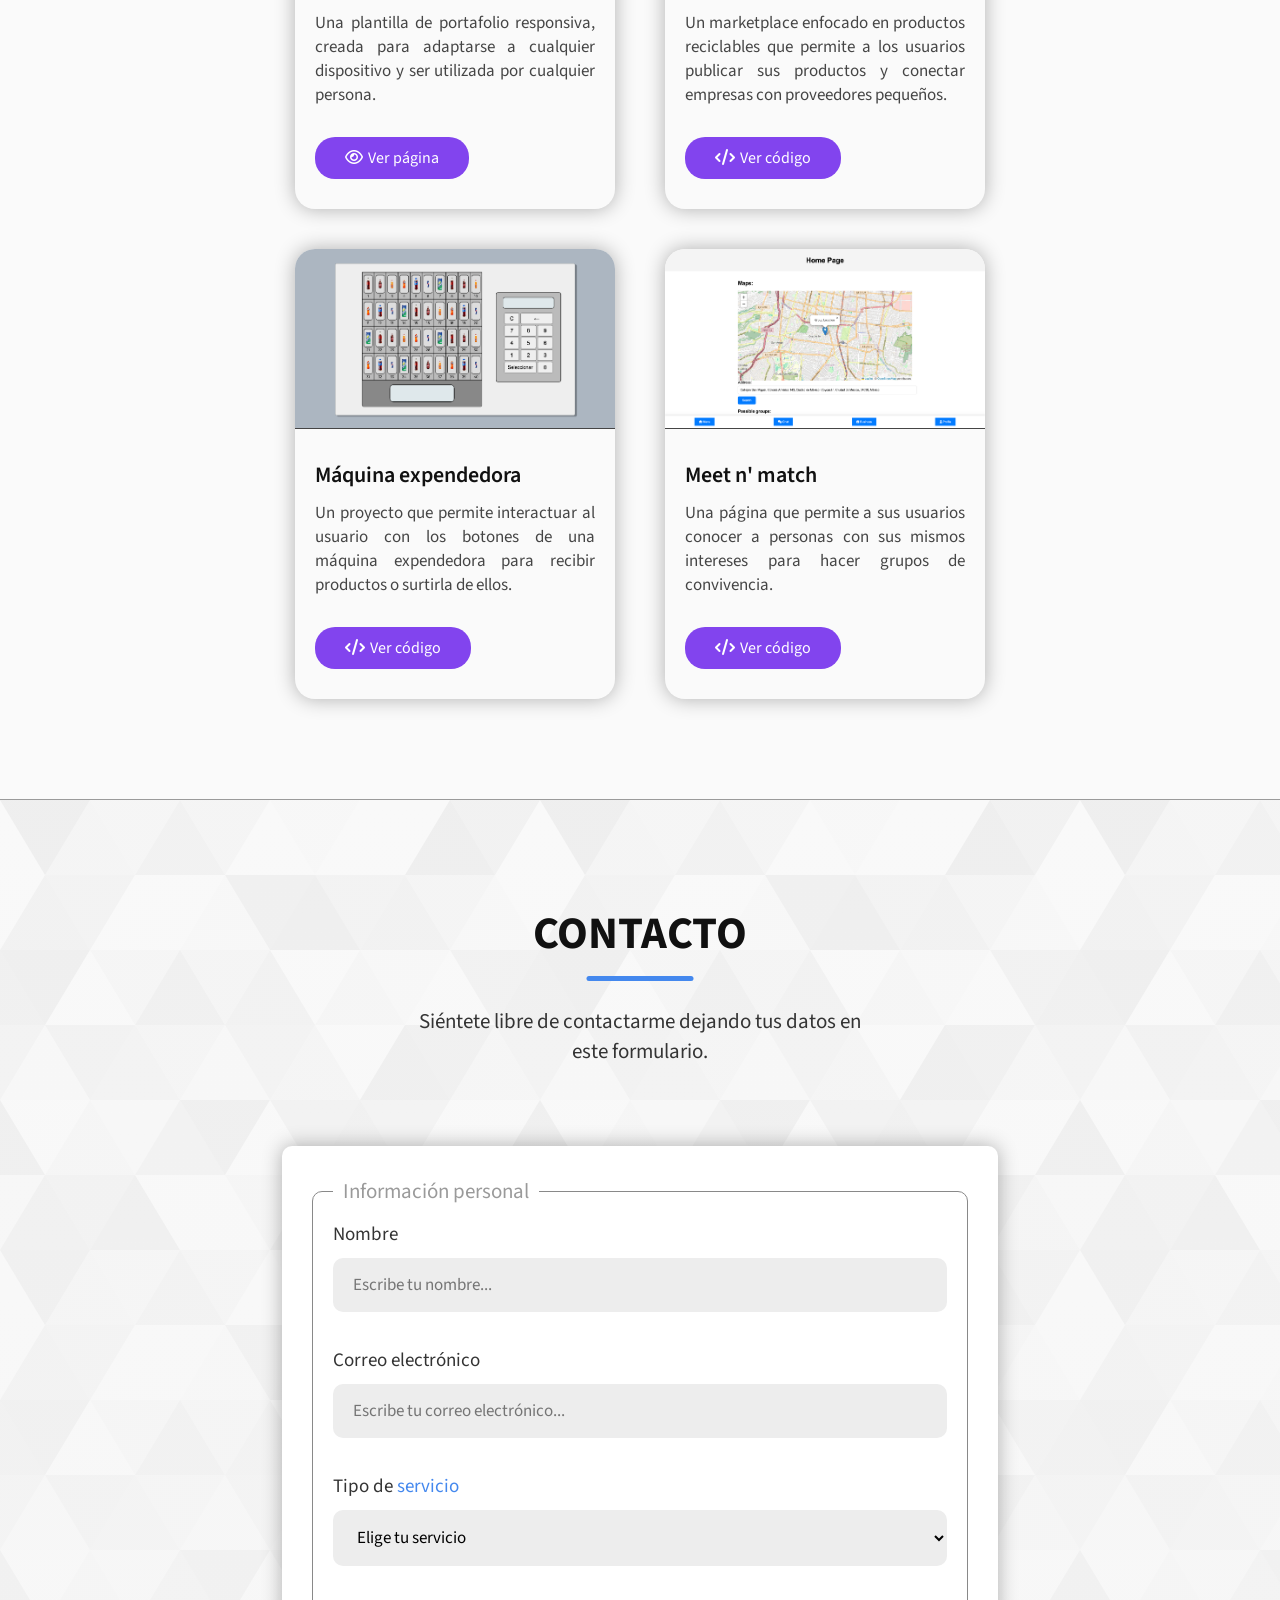
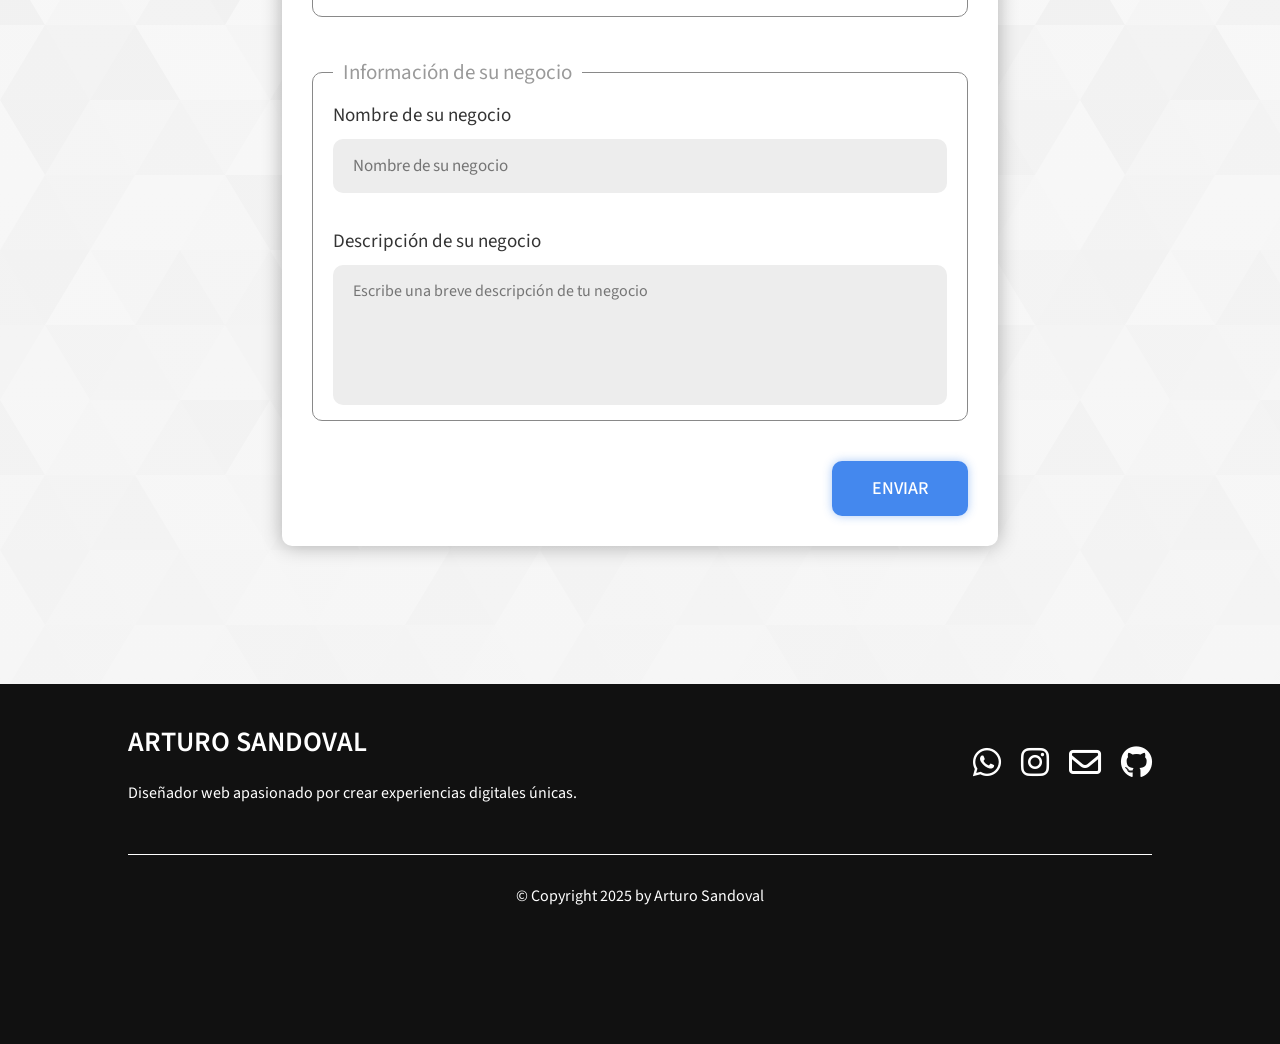
==== commit e8ce548a: "Errores en versión de inglés" ====
--- a/index.html
+++ b/index.html
@@ -65,7 +65,7 @@
         <section class="section about">
             <div class="section-header">
                 <h2 class="section-title">ACERCA DE MÍ</h2>
-                <p class="section-description">¡Aquí podrás ver lo que hago y mis habilidades en programación y tecnología.</p>
+                <p class="section-description">¡Aquí podrás ver lo que hago y mis habilidades en programación y tecnología!</p>
             </div>
             <div class="about-content">
                 <div class="about-left-content">
@@ -122,7 +122,7 @@
                         <h3 class="project-title">Babb</h3>
                         <p class="project-description">Sitio web de una empresa dedicada a la enseñanza de idiomas, con cursos y servicios para ayudar a las personas a mejorar sus habilidades lingüísticas.
                         </p>
-                        <a class="project-link" target="_blank" href="https://github.com/Arts-HCS/Diario-pagina-web.git"><i class="fa-regular fa-eye see-page"></i>Ver página</a>
+                        <a class="project-link" target="_blank" href="https://arts-hcs.github.io/Entrega2-git/"><i class="fa-regular fa-eye see-page"></i>Ver página</a>
                     </div>
                 </div>
                 <div class="project-card">
@@ -150,7 +150,7 @@
                         <img class="project-image" src="./images/project4.png" alt="Imagen del proyecto 3">
                     </figure>
                     <div class="project-info">
-                        <h3 class="project-title">Markin</h3>
+                        <h3 class="project-title">Markin e-commerce</h3>
                         <p class="project-description">Un marketplace enfocado en productos reciclables que permite a los usuarios publicar sus productos y conectar empresas con proveedores pequeños.</p>
                         <a class="project-link" href="https://github.com/Arts-HCS/Tienda-online.git" target="_blank"><i class="fa-solid fa-code"></i>Ver código</a>
                     </div>
@@ -196,7 +196,7 @@
                         <option value="None">Elige tu servicio</option>
                         <option value="Web a la medida">Web a la medida</option>
                         <option value="Maquetacion exacta">Maquetación exacta</option>
-                        <option value="Diseño de logos">Optimización</option>
+                        <option value="Optimización">Optimización</option>
                     </select>
                 </fieldset>
                 <fieldset class="fieldset">
@@ -204,7 +204,7 @@
                     <label class="form-label" for="business">Nombre de su negocio</label>
                     <input class="form-input" name="Nombre de empresa" type="text" id="business" placeholder="Nombre de su negocio" required>
                     <label class="form-label" for="description">Descripción de su negocio</label>
-                    <textarea class="form-textarea" name="Descripción del negocio" id="description" placeholder="Escriba una breve descripción de su negocio" rows="5" required></textarea>
+                    <textarea class="form-textarea" name="Descripción del negocio" id="description" placeholder="Escribe una breve descripción de tu negocio" rows="5" required></textarea>
                 </fieldset>
                 <button class="form-button" type="submit">ENVIAR</button>
                 <input type="hidden" name="_next" value="https://arts-hcs.github.io/Pro-portfolio/">
--- a/css/styles.css
+++ b/css/styles.css
@@ -917,7 +917,7 @@
         font-size: 14.5px;
     }
     .about{
-        min-height: 150vh;
+        min-height: 130vh;
     }
     .about-content{
         gap: 25px;
@@ -971,7 +971,7 @@
 
 @media screen and (max-width: 680px){
     .about{
-        min-height: 160vh;
+        min-height: 145vh;
     }
 
     .certif-card{
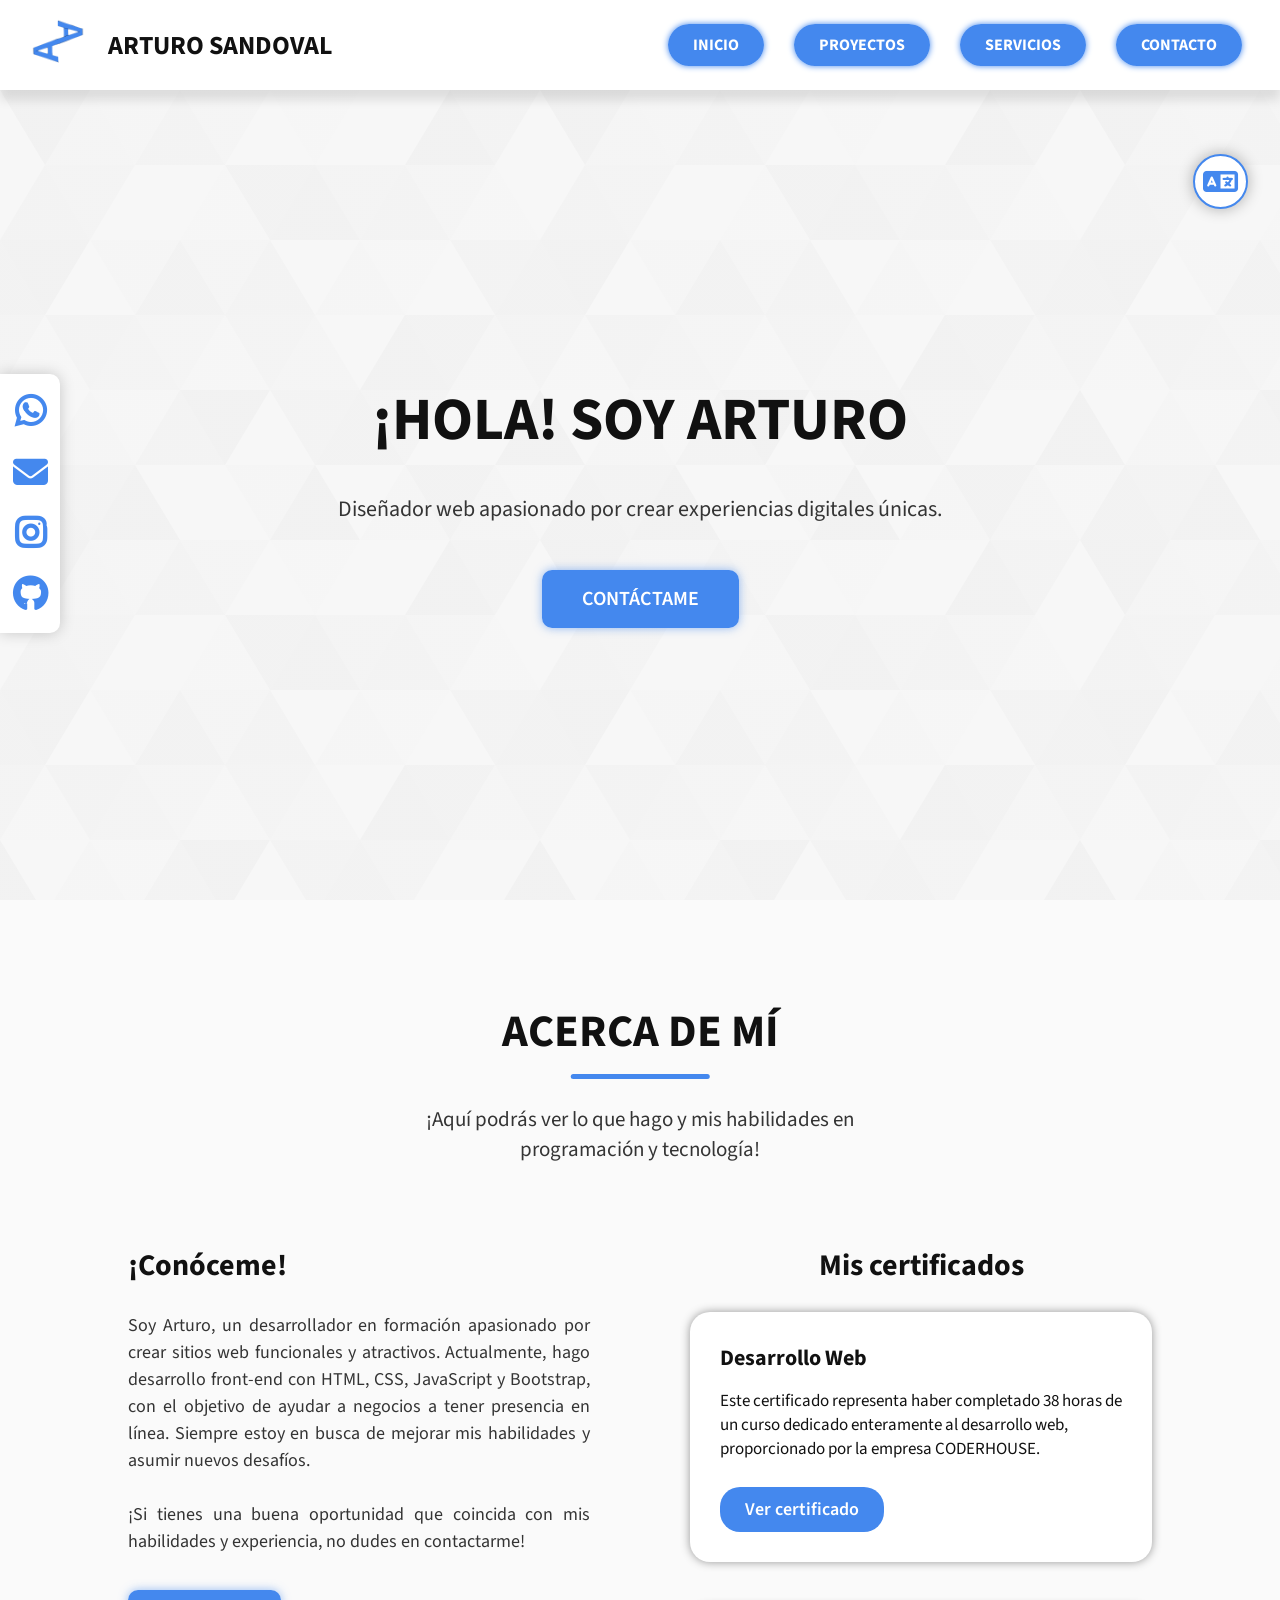
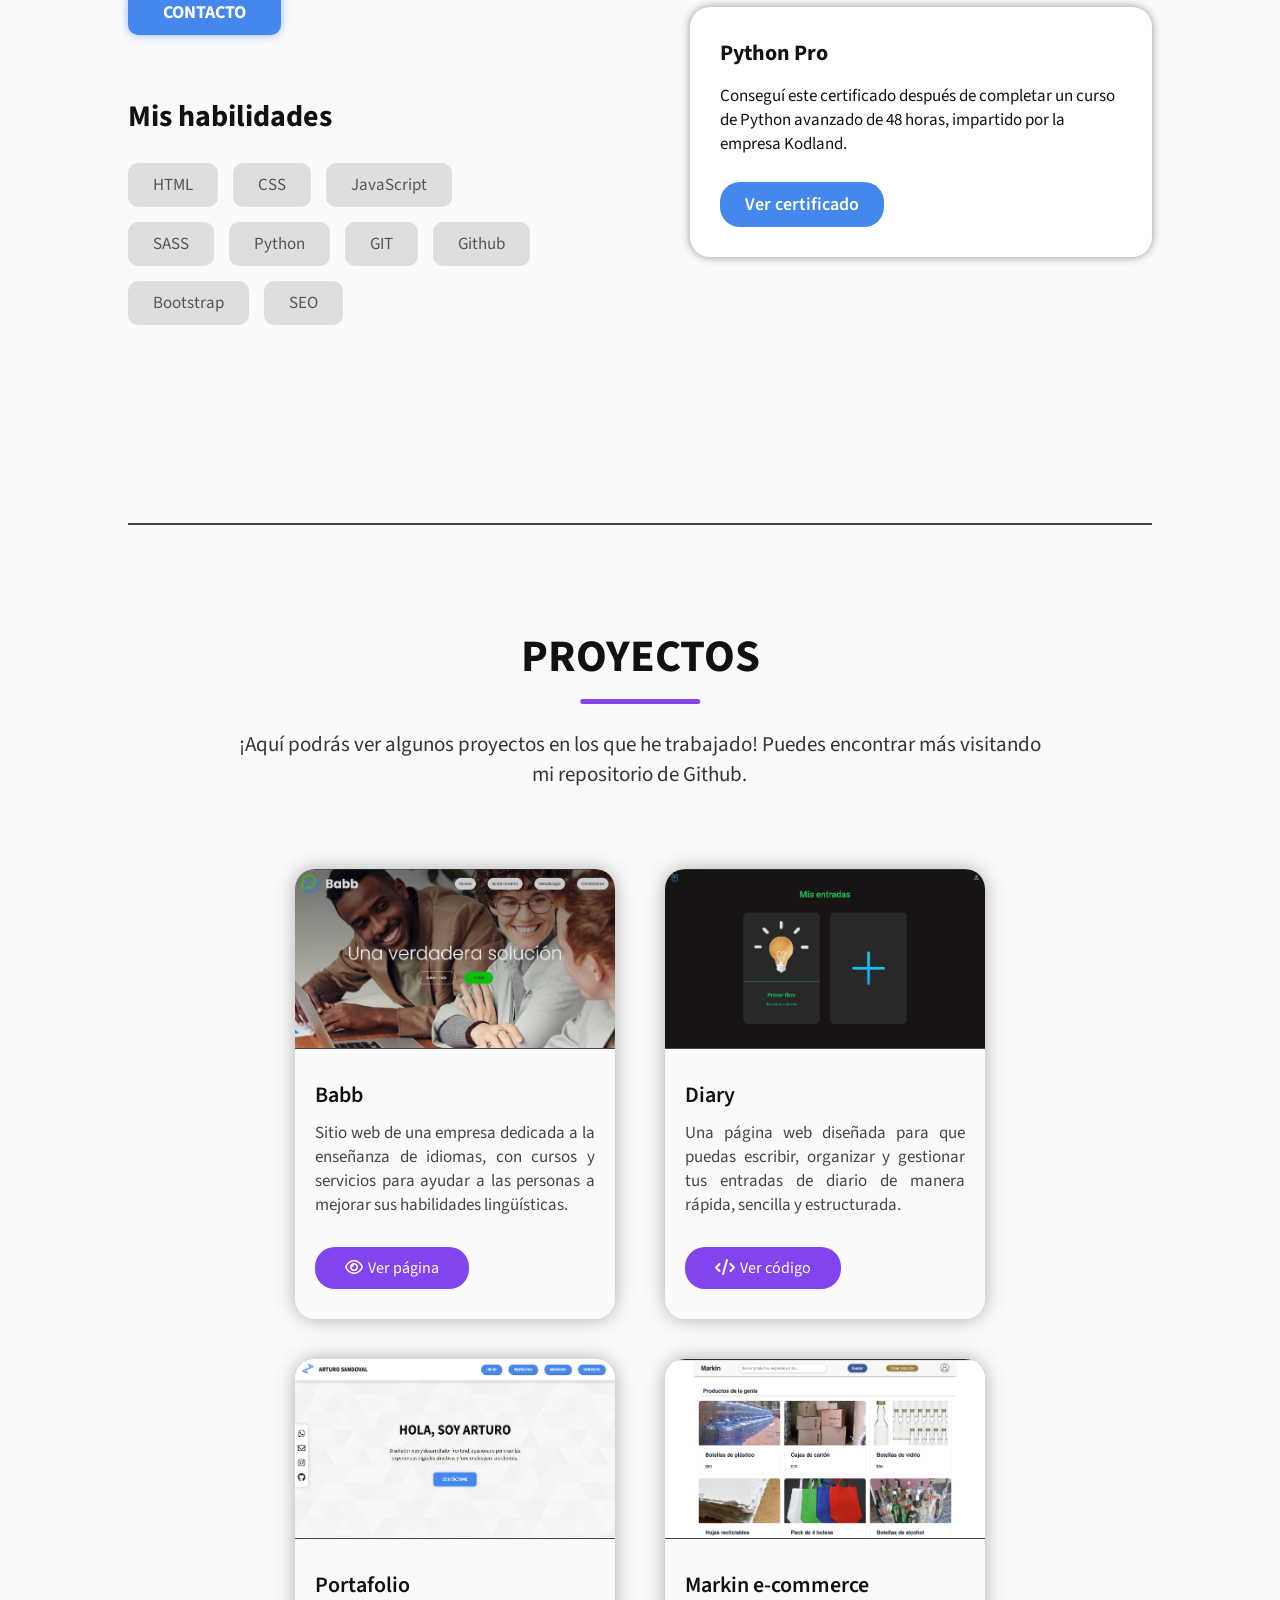
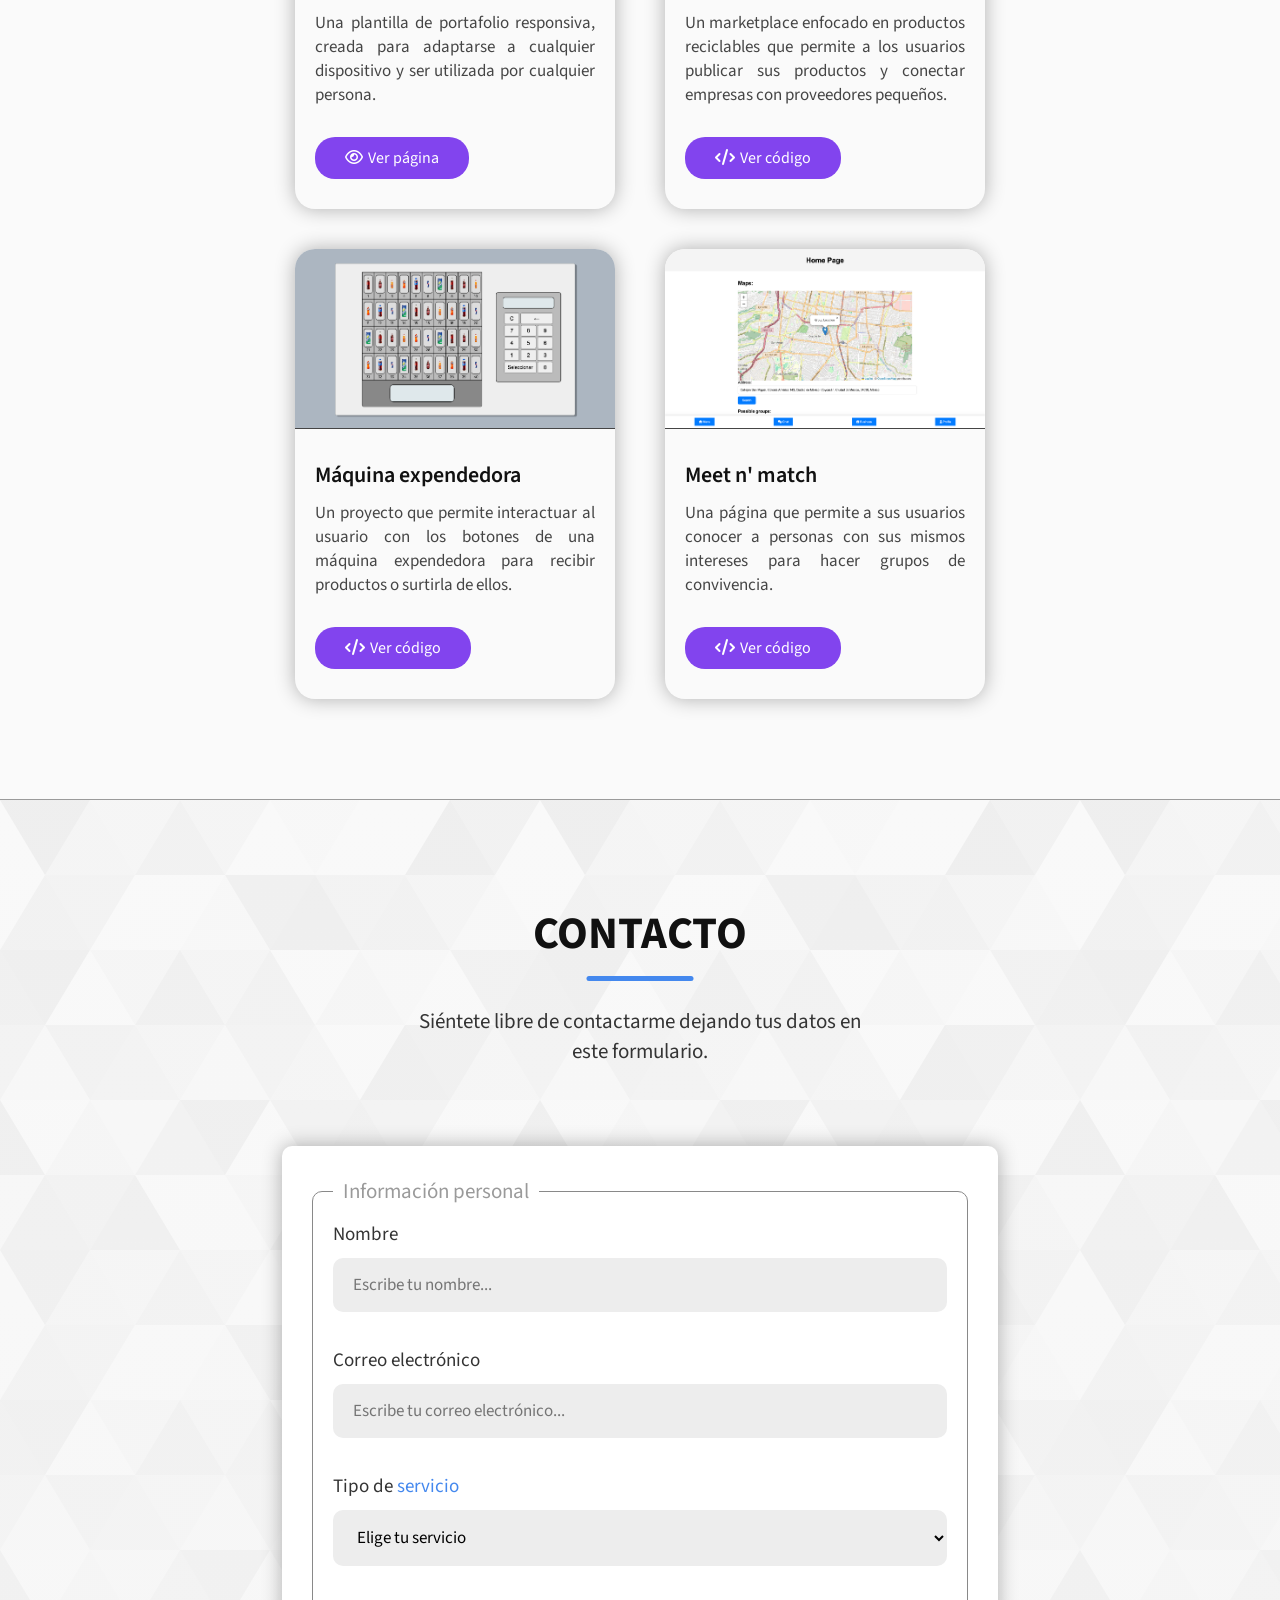
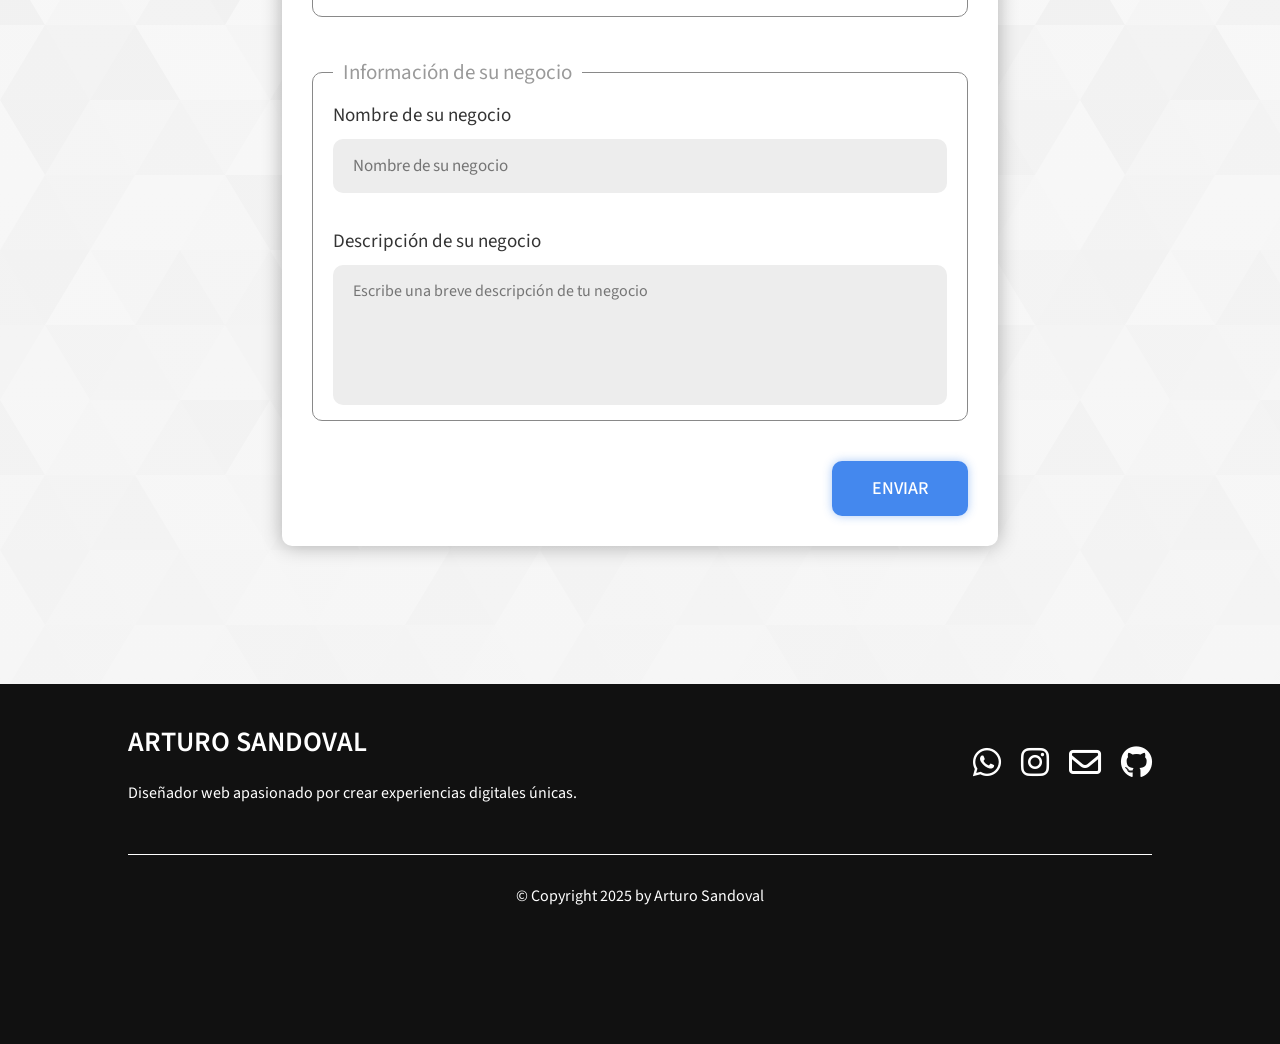
==== commit 4e6b3427: "Cambios en el nav" ====
--- a/index.html
+++ b/index.html
@@ -207,7 +207,7 @@
                     <textarea class="form-textarea" name="Descripción del negocio" id="description" placeholder="Escribe una breve descripción de tu negocio" rows="5" required></textarea>
                 </fieldset>
                 <button class="form-button" type="submit">ENVIAR</button>
-                <input type="hidden" name="_next" value="https://arts-hcs.github.io/Pro-portfolio/">
+                <input type="hidden" name="_next" value="http://http://134.199.238.36:2020">
                 <input type="hidden" name="_captcha" value="false">
             </form>
         </div>
--- a/css/styles.css
+++ b/css/styles.css
@@ -94,19 +94,20 @@
     align-items: center;
 }
 
-.nav .nav-link{
+.nav .nav-link {
     color: #fff;
     padding: 10px 25px;
     font-size: 16px;
     font-weight: 700;
     border-radius: 50px;
     background-color: var(--blue-color);
-    box-shadow: 2px 2px 0 rgba(0,0,0,0.6);
-}
-
-.nav .nav-link:hover{
-    box-shadow: 5px 4px 0 rgba(0,0,0,0.8);
-    font-size: 18px;
+    box-shadow: 0 0 6px #48e;
+}
+
+.nav .nav-link:hover {
+    font-size: 17.5px;
+    box-shadow: 0 12px 20px rgba(72, 136, 238, 0.4); 
+    background-color: #5699ff; 
 }
 
 .header-sm-menu, .header-sm-close-menu{
@@ -314,10 +315,7 @@
 }
 
 .about{
-    border-bottom: 1.5px solid #454545;
-    border-bottom-left-radius: 10px;
-    border-bottom-right-radius: 10px;
-    box-shadow: 0 3px 0 rgba(0,0,0,0.1);
+    border-bottom: 2px solid #454545;
     min-height: 125vh;
 }
 
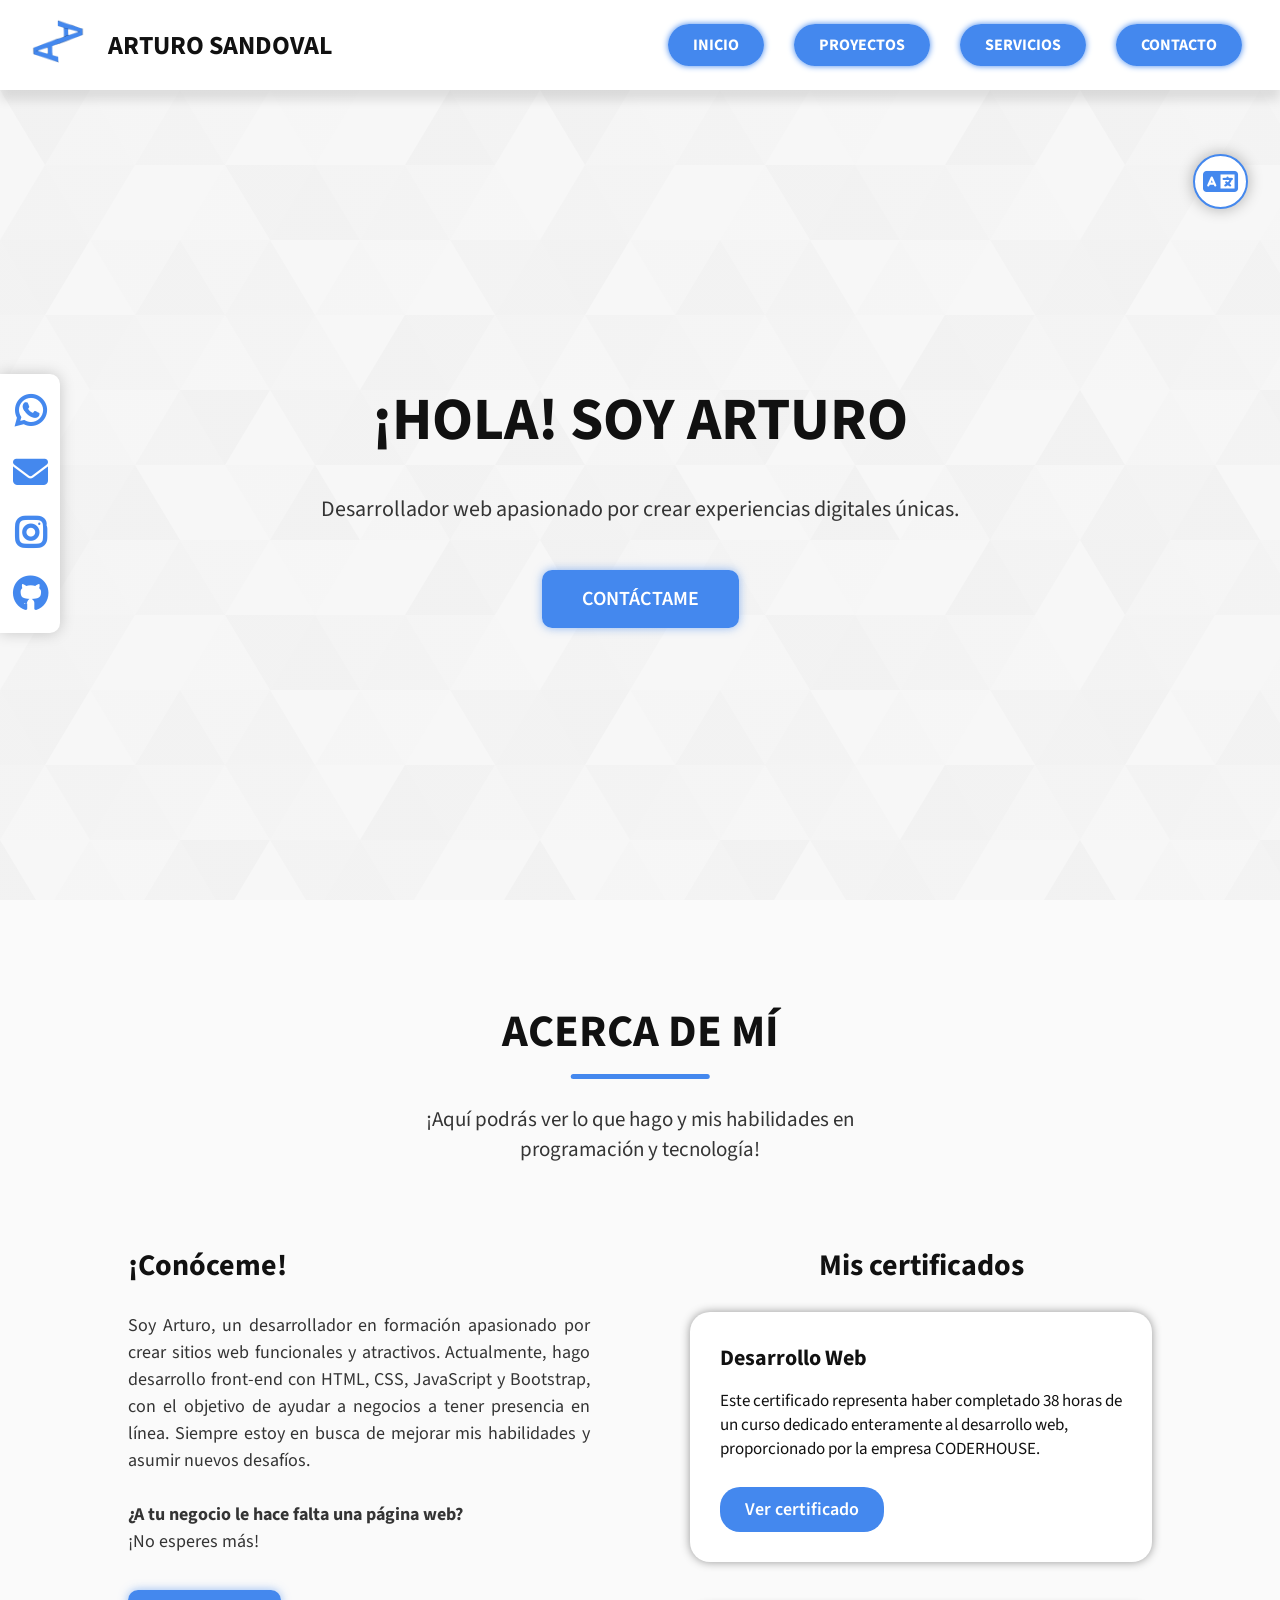
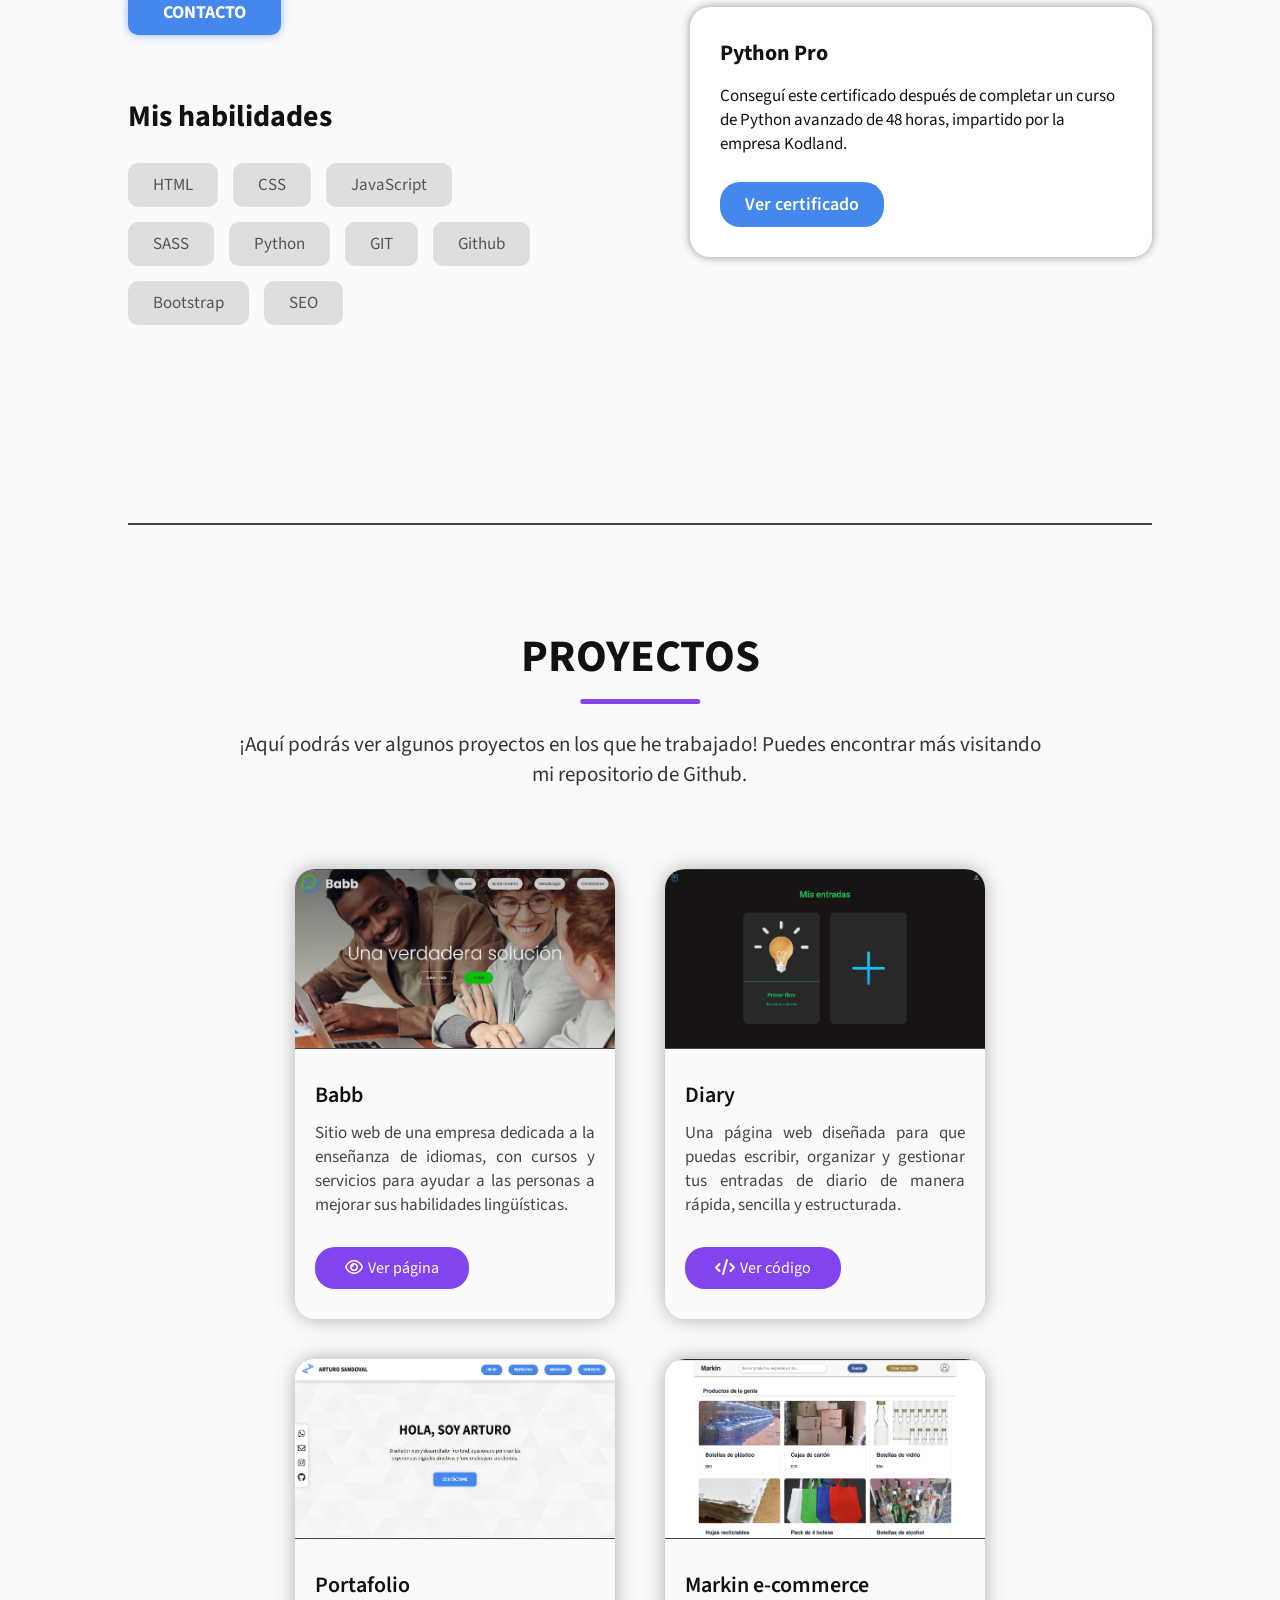
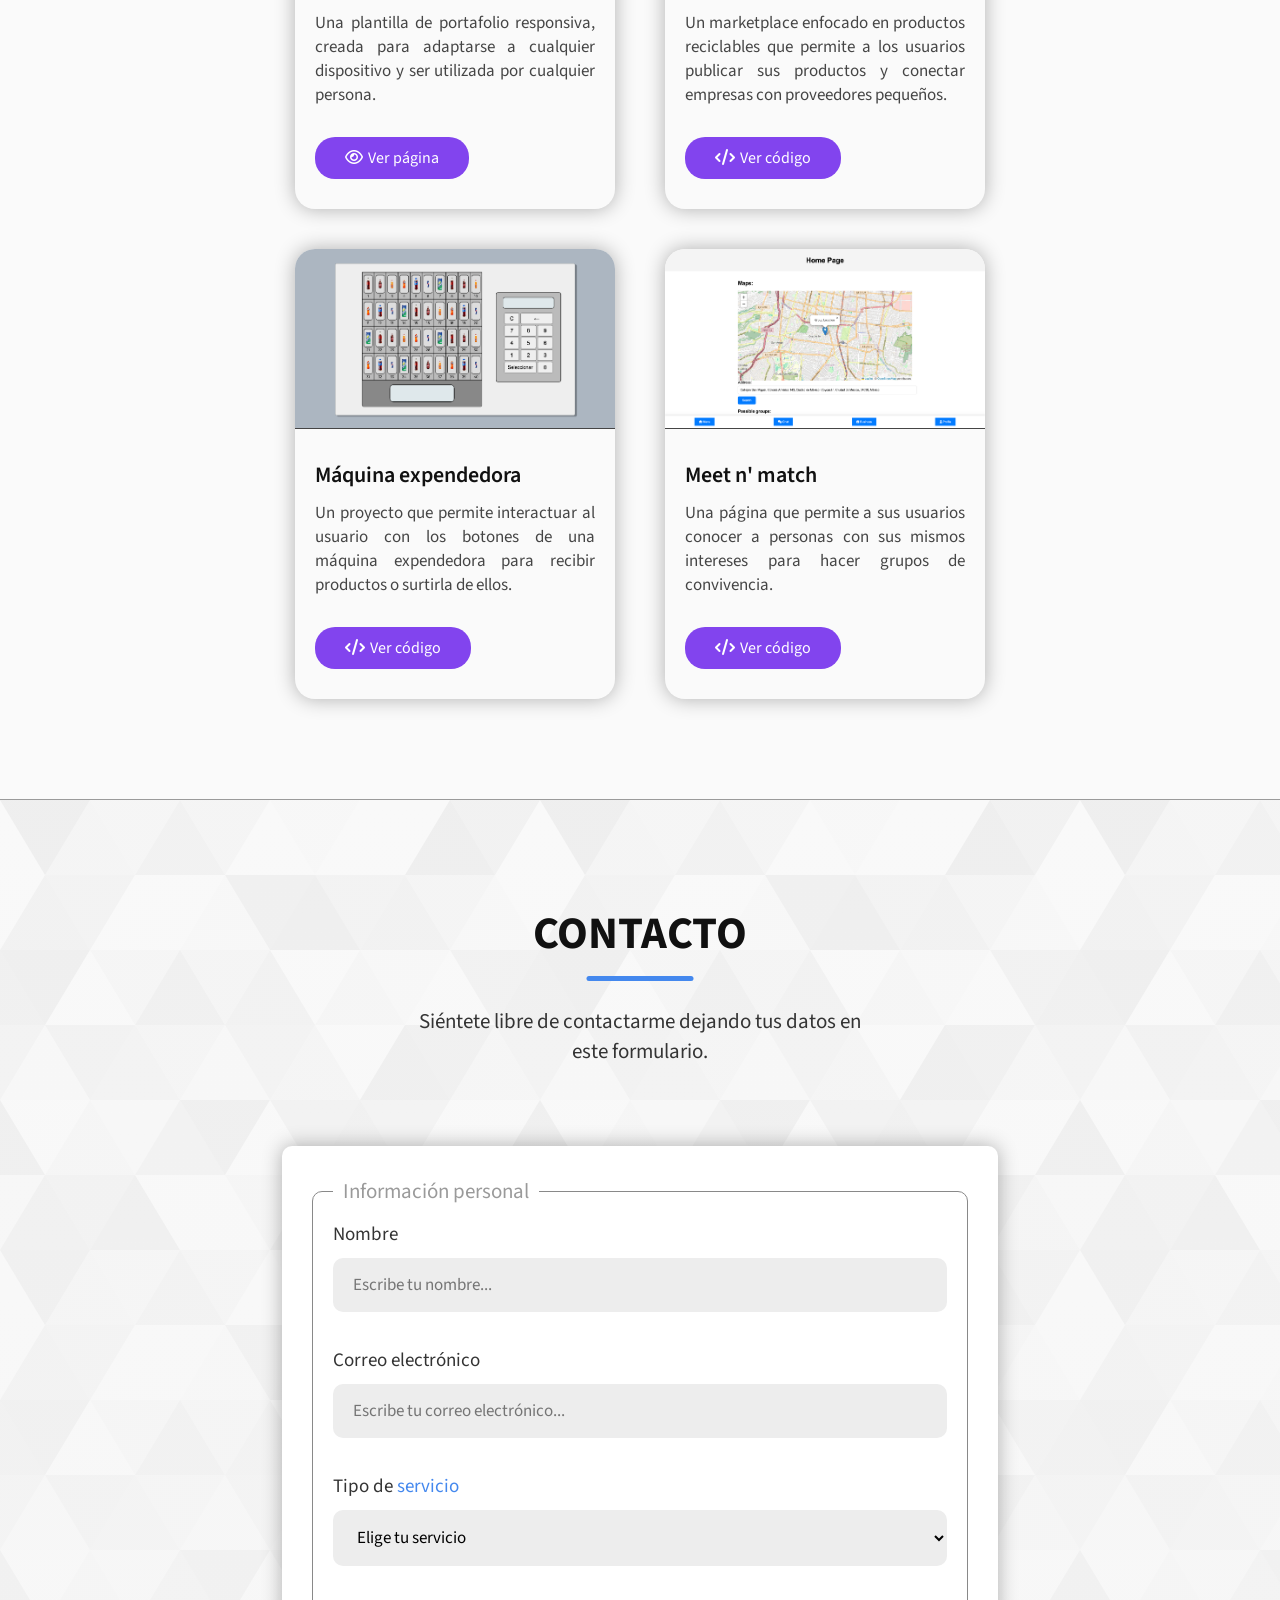
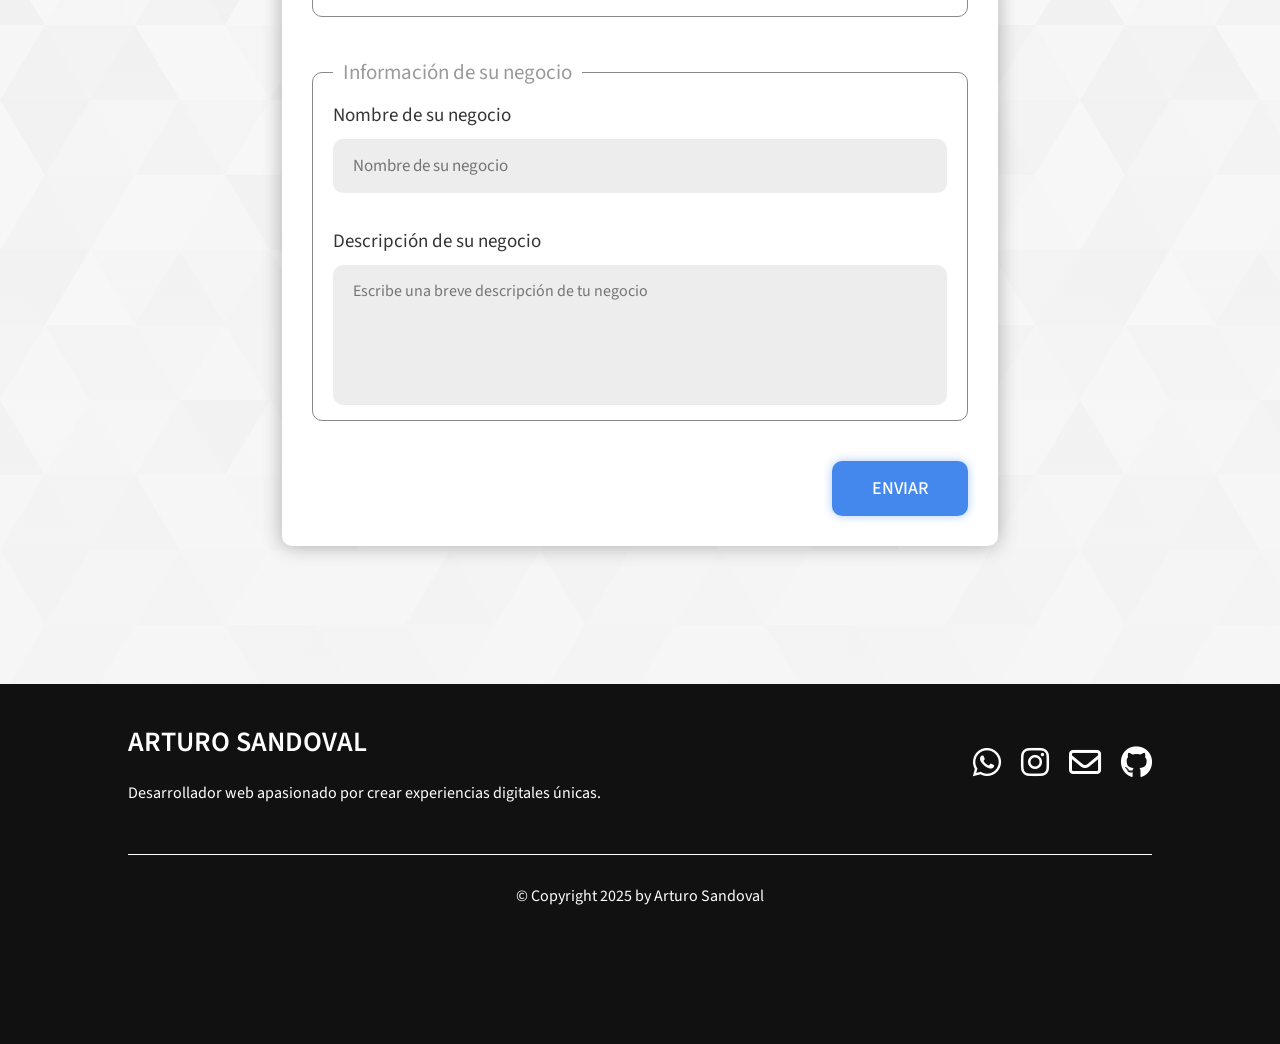
==== commit dd77a470: "Cambios en el About me" ====
--- a/index.html
+++ b/index.html
@@ -57,7 +57,7 @@
         
         <div class="hero-content">
             <h1 class="hero-title">¡HOLA! SOY ARTURO</h1>
-            <p class="hero-description">Diseñador web apasionado por crear experiencias digitales únicas.</p>
+            <p class="hero-description">Desarrollador web apasionado por crear experiencias digitales únicas.</p>
             <a class="hero-button" href="#contacto">CONTÁCTAME</a>
         </div>
     </section>
@@ -72,7 +72,7 @@
                     <h3 class="little-title">¡Conóceme!</h3>
                     <p class="little-text">Soy Arturo, un desarrollador en formación apasionado por crear sitios web funcionales y atractivos. Actualmente, hago desarrollo front-end con HTML, CSS, JavaScript y Bootstrap, con el objetivo de ayudar a negocios a tener presencia en línea. Siempre estoy en busca de mejorar mis habilidades y asumir nuevos desafíos.
                     <br><br>
-                    ¡Si tienes una buena oportunidad que coincida con mis habilidades y experiencia, no dudes en contactarme!
+                    <b>¿A tu negocio le hace falta una página web?</b> <br>¡No esperes más!  
                     </p>
                     <a class="about-button" href="#contacto">CONTACTO</a>
 
@@ -207,7 +207,7 @@
                     <textarea class="form-textarea" name="Descripción del negocio" id="description" placeholder="Escribe una breve descripción de tu negocio" rows="5" required></textarea>
                 </fieldset>
                 <button class="form-button" type="submit">ENVIAR</button>
-                <input type="hidden" name="_next" value="http://http://134.199.238.36:2020">
+                <input type="hidden" name="_next" value="https://arturosandoval.io/">
                 <input type="hidden" name="_captcha" value="false">
             </form>
         </div>
@@ -217,7 +217,7 @@
             <div class="footer-top-content">
                 <div class="footer-tl-content">
                     <h5 class="footer-title">ARTURO SANDOVAL</h5>
-                    <p class="footer-description">Diseñador web apasionado por crear experiencias digitales únicas.</p>
+                    <p class="footer-description">Desarrollador web apasionado por crear experiencias digitales únicas.</p>
                 </div>
                 <div class="footer-tr-content">
                     <ul class="footer-links">
--- a/css/styles.css
+++ b/css/styles.css
@@ -656,7 +656,7 @@
     background-color: #fff;
 }
 
-.fieldset .service-link{
+.service-link{
     color: #48e;
 }
 
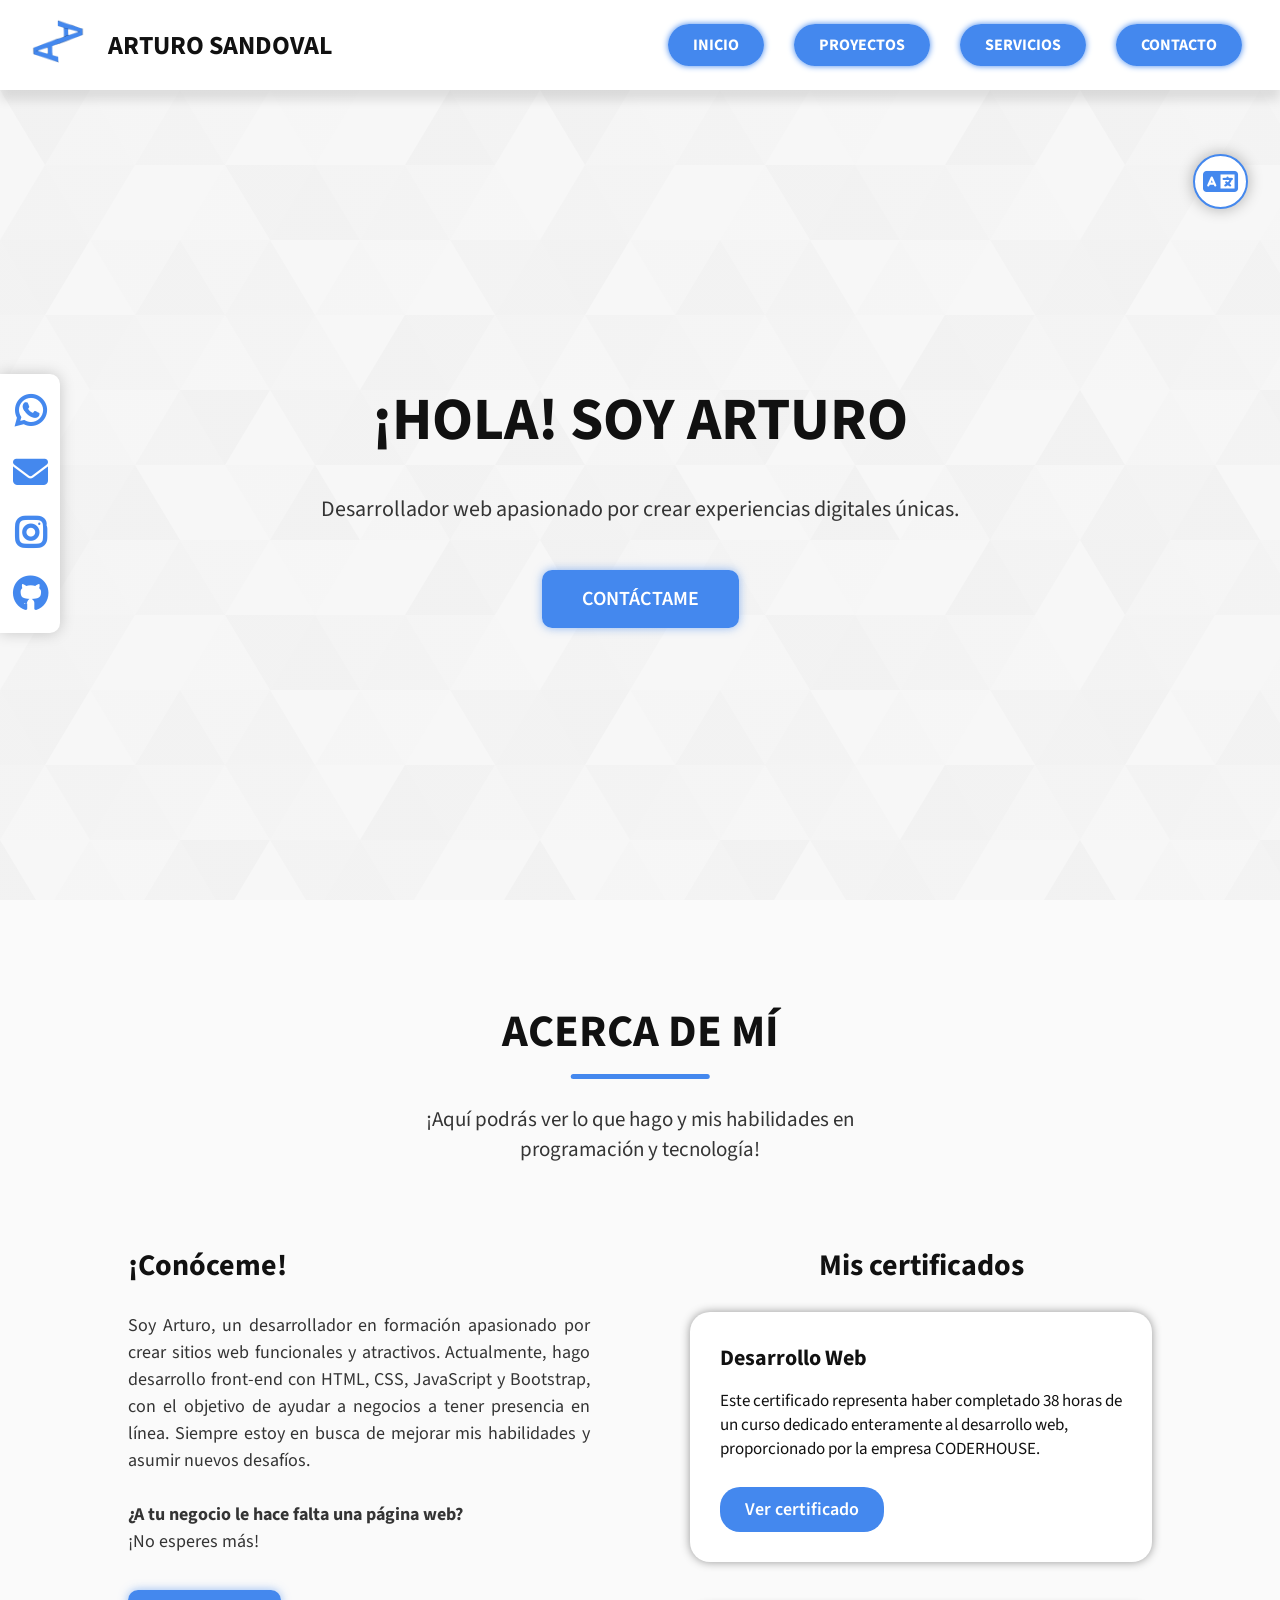
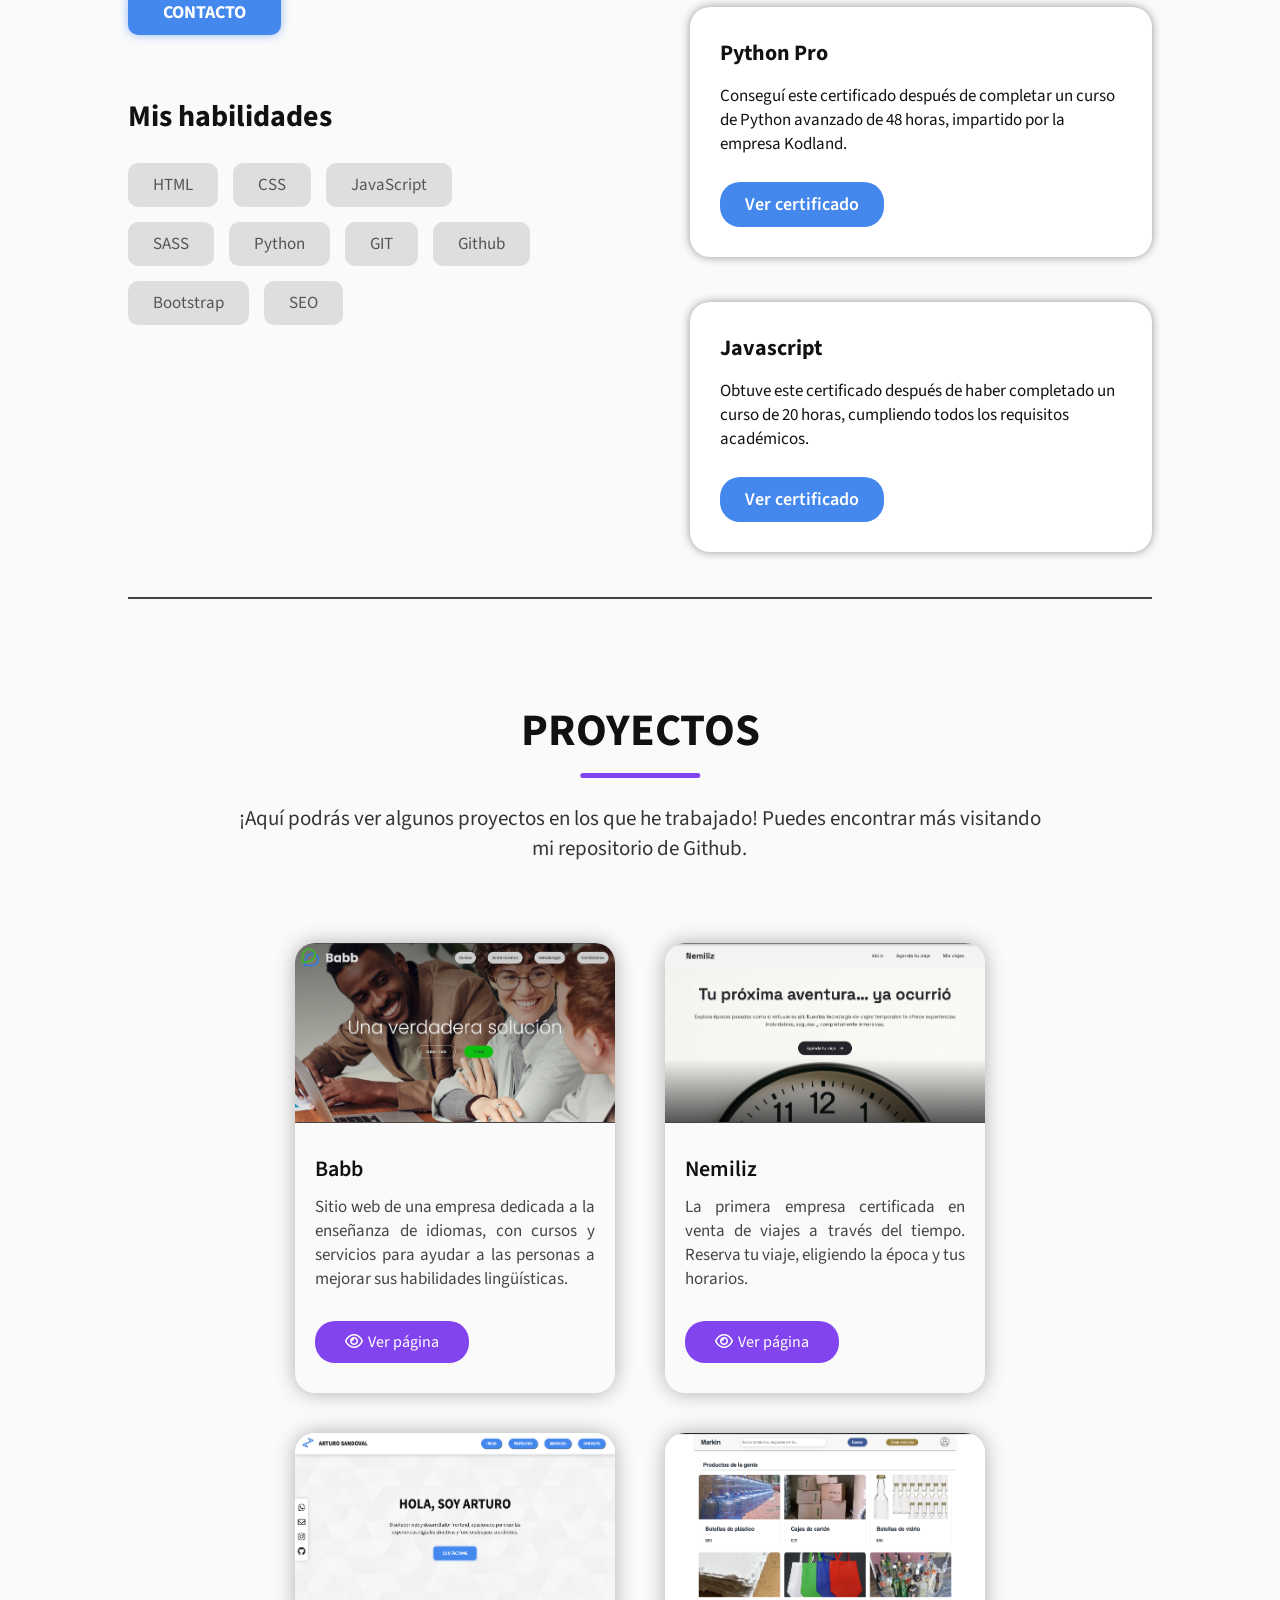
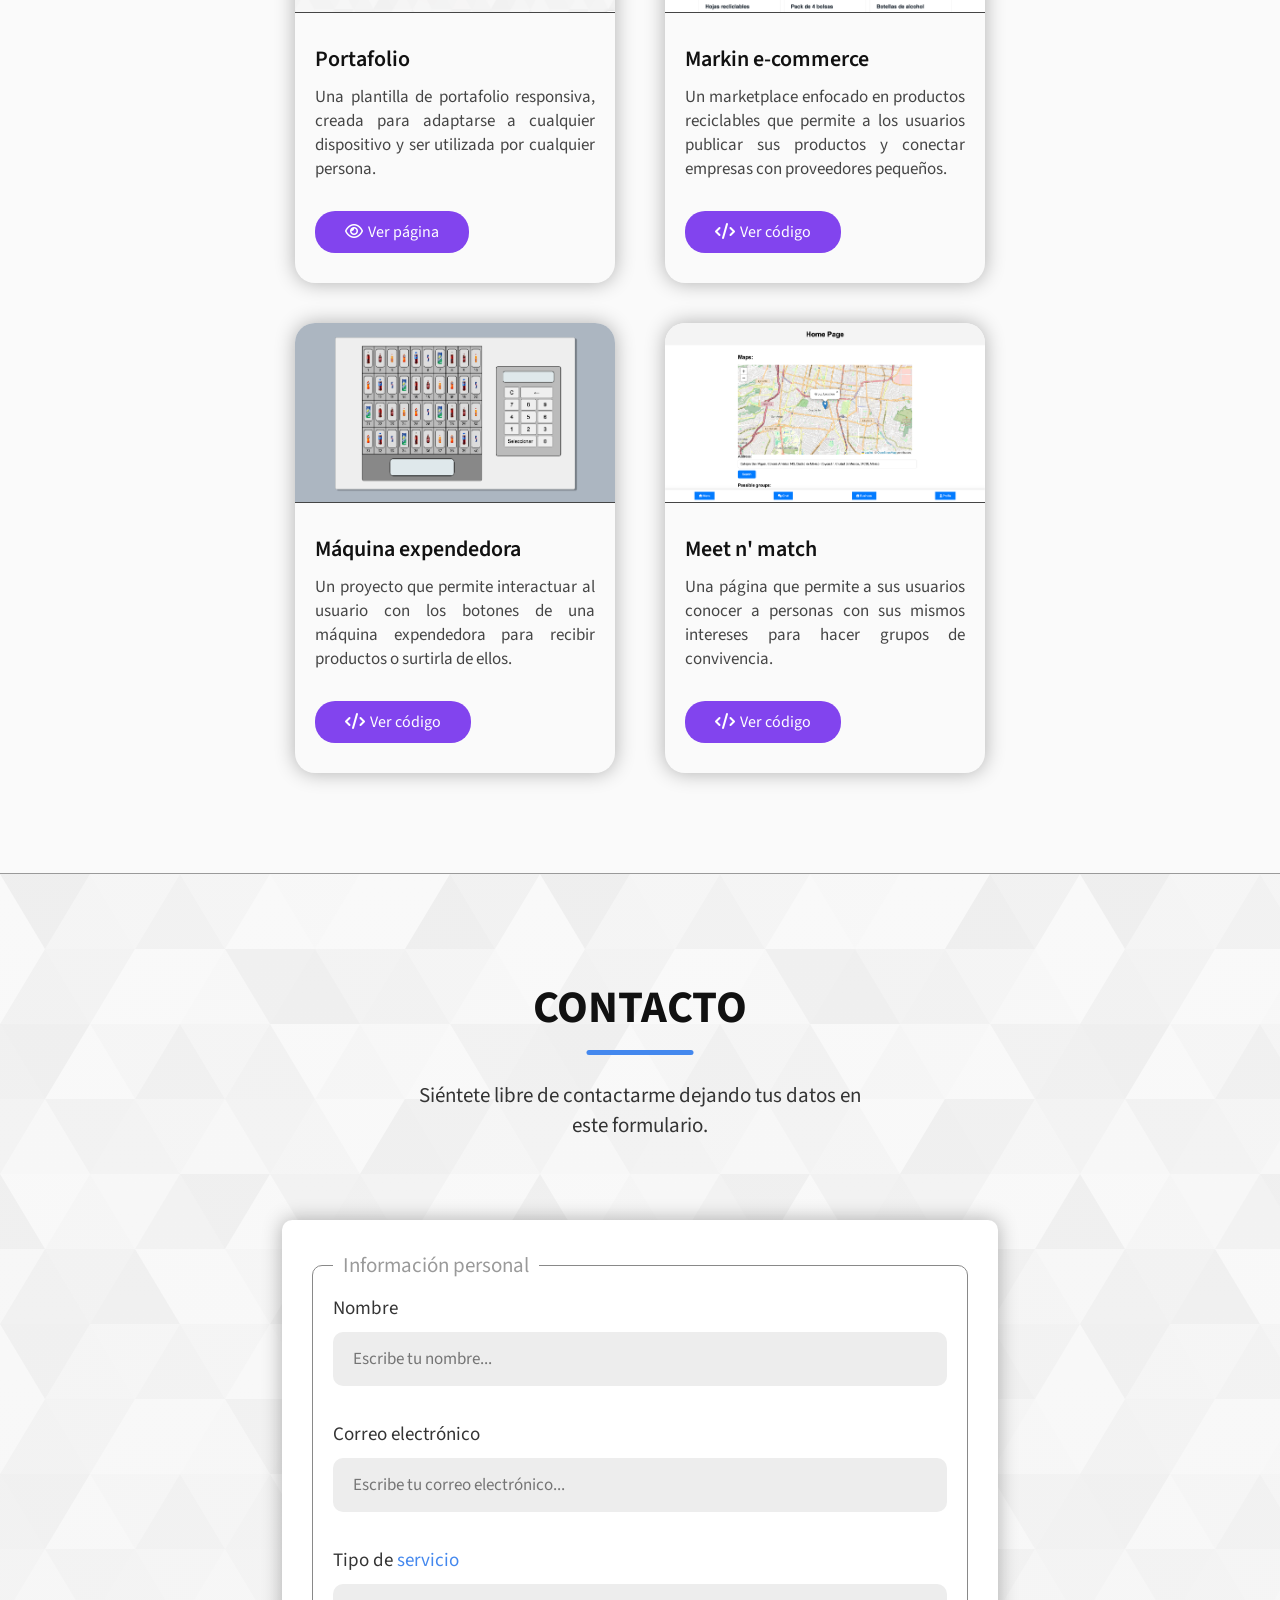
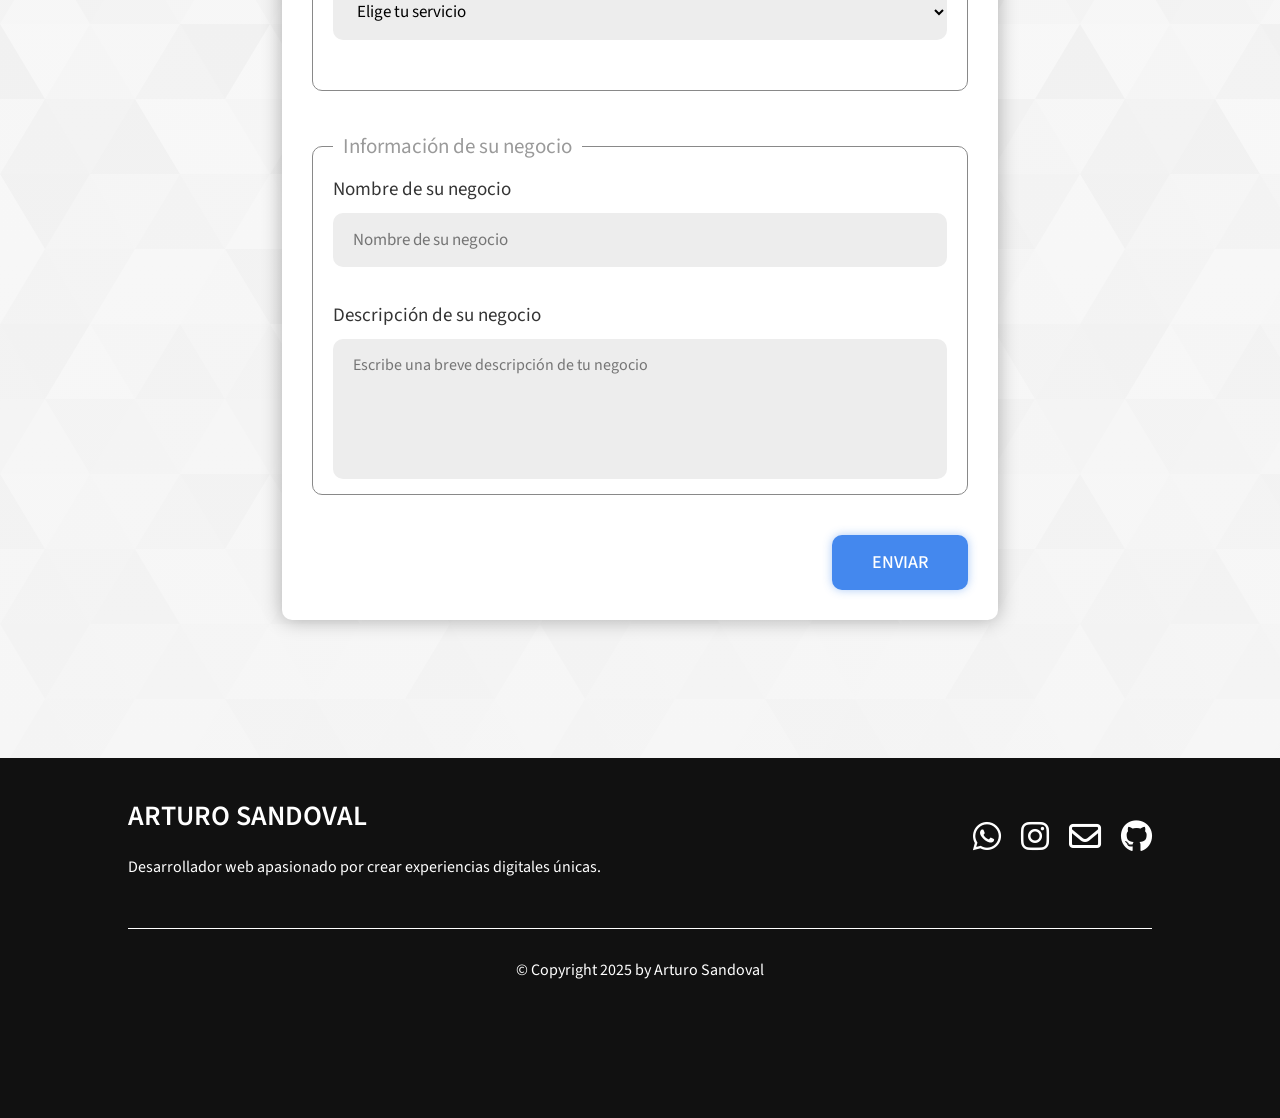
==== commit 5b4f21f3: "Nuevo certificado JS" ====
--- a/index.html
+++ b/index.html
@@ -101,6 +101,11 @@
                         <p class="certf-text">Conseguí este certificado después de completar un curso de Python avanzado de 48 horas, impartido por la empresa Kodland.</p>
                         <button class="certf-button" onclick="abrirModal('./images/cert2.png')">Ver certificado</button>
                     </div>
+                    <div class="certif-card">
+                        <h4 class="certf-title">Javascript</h4>
+                        <p class="certf-text">Obtuve este certificado después de haber completado un curso de 20 horas, cumpliendo todos los requisitos académicos.</p>
+                        <button class="certf-button" onclick="abrirModal('./images/cert3.png')">Ver certificado</button>
+                    </div>
                     <div class="modal" id="miModal" onclick="cerrarModal()">
                         <span class="cerrar" onclick="cerrarModal()">X</span>
                         <img id="imgGrande" src="" alt="Certificado ampliado">
@@ -130,9 +135,9 @@
                         <img class="project-image" src="./images/project2.png" alt="Imagen del proyecto 2">
                     </figure>
                     <div class="project-info">
-                        <h3 class="project-title">Diary</h3>
-                        <p class="project-description">Una página web diseñada para que puedas escribir, organizar y gestionar tus entradas de diario de manera rápida, sencilla y estructurada.</p>
-                        <a class="project-link" target="_blank" href="https://github.com/Arts-HCS/Diario-pagina-web.git"><i class="fa-solid fa-code"></i>Ver código</a>
+                        <h3 class="project-title">Nemiliz</h3>
+                        <p class="project-description">La primera empresa certificada en venta de viajes a través del tiempo. Reserva tu viaje, eligiendo la época y tus horarios.</p>
+                        <a class="project-link" target="_blank" href="https://arts-hcs.github.io/Proyecto-FInal/"><i class="fa-regular fa-eye see-page"></i>Ver página</a>
                     </div>
                 </div>
                 <div class="project-card">
@@ -194,8 +199,8 @@
                     <label class="form-label" for="serv">Tipo de <a class="service-link" href="./servicios.html">servicio</a></label>
                     <select class="form-input" name="Tipo de servicio" id="serv" required>
                         <option value="None">Elige tu servicio</option>
+                        <option value="Web sugerida">Web sugerida</option>
                         <option value="Web a la medida">Web a la medida</option>
-                        <option value="Maquetacion exacta">Maquetación exacta</option>
                         <option value="Optimización">Optimización</option>
                     </select>
                 </fieldset>
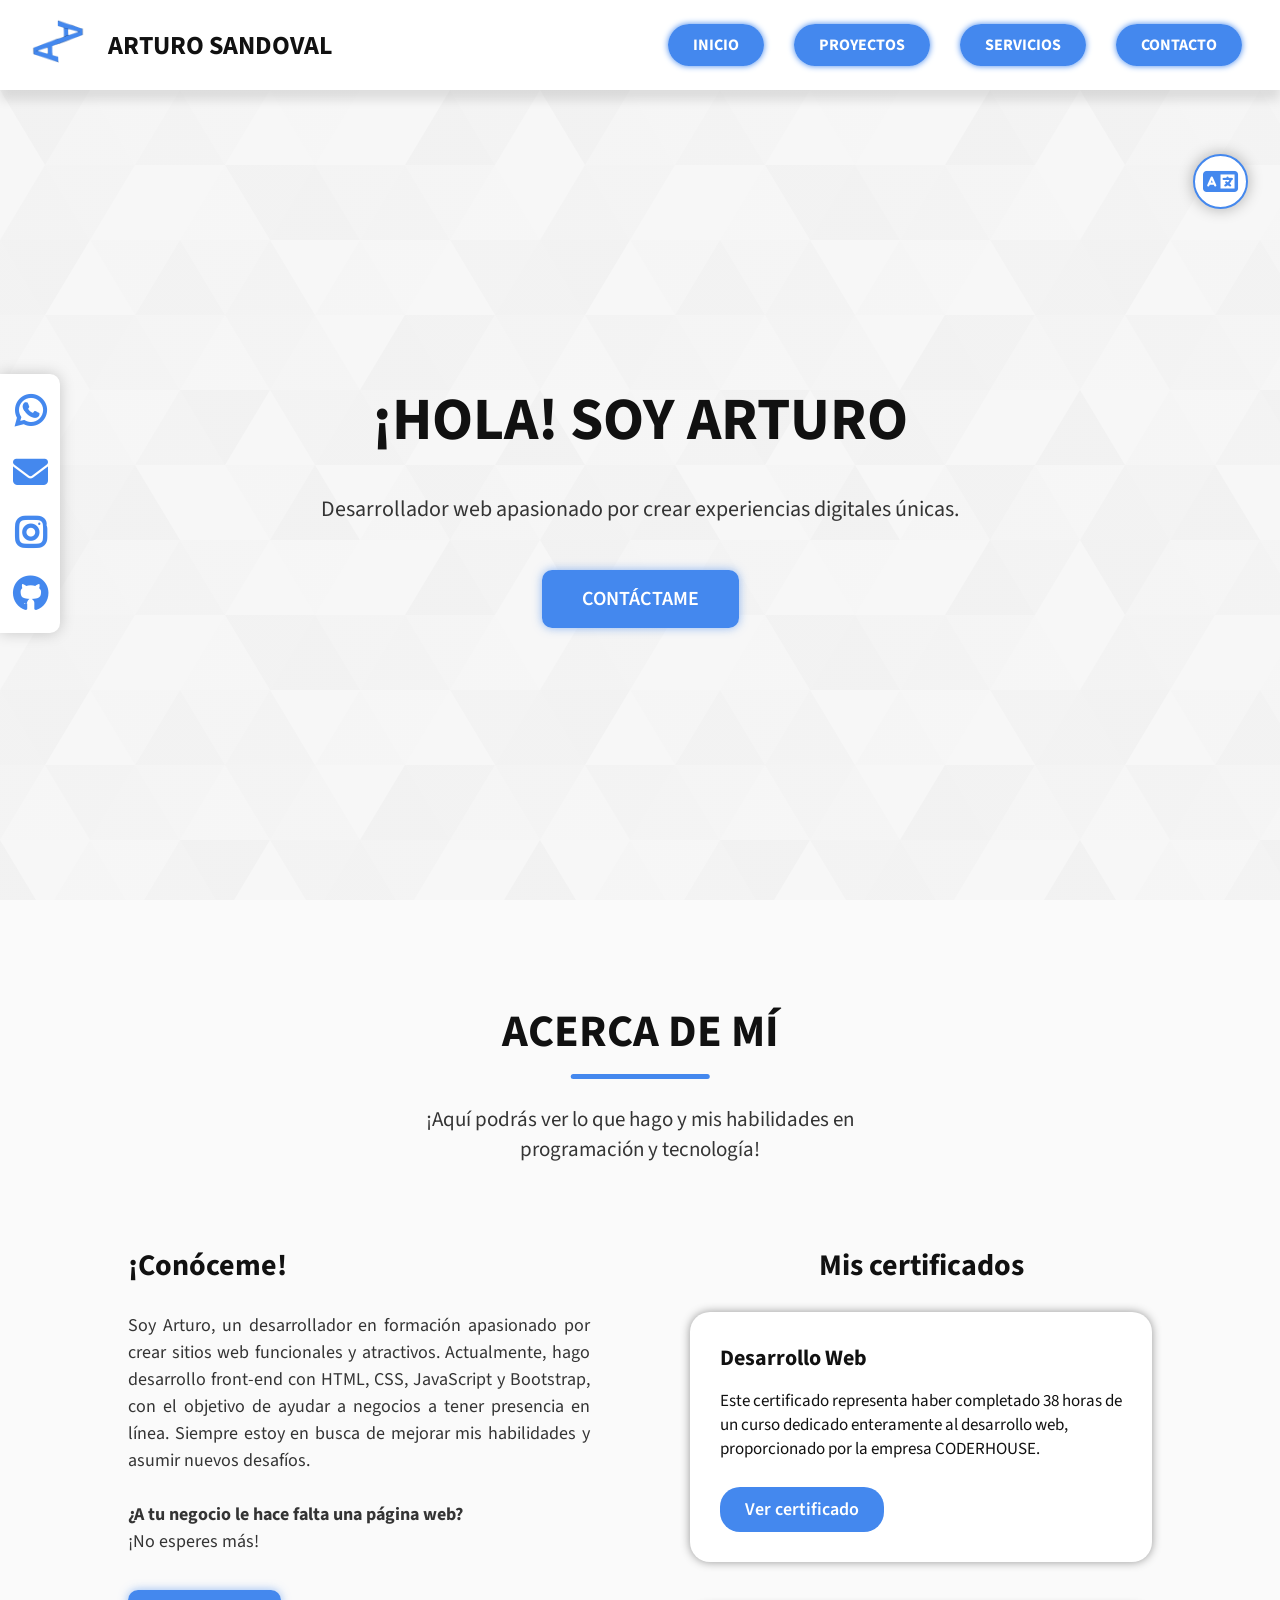
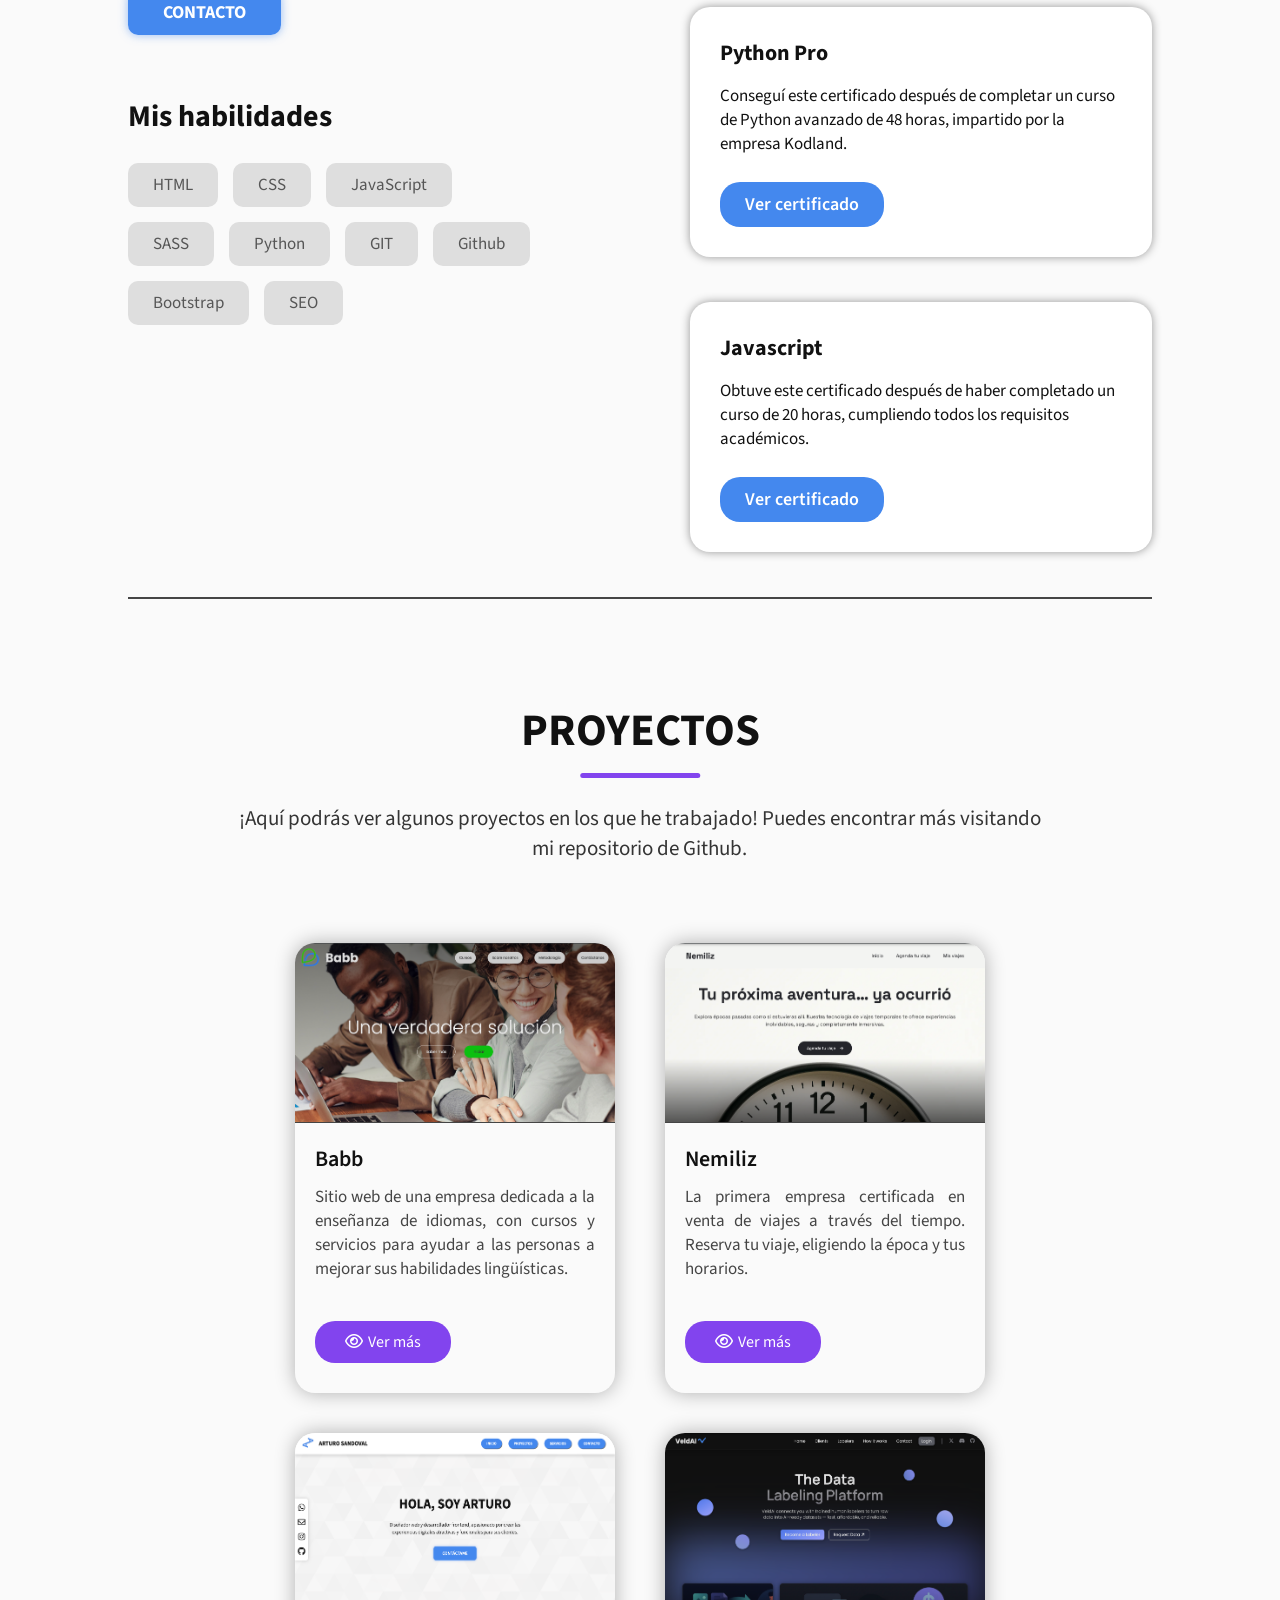
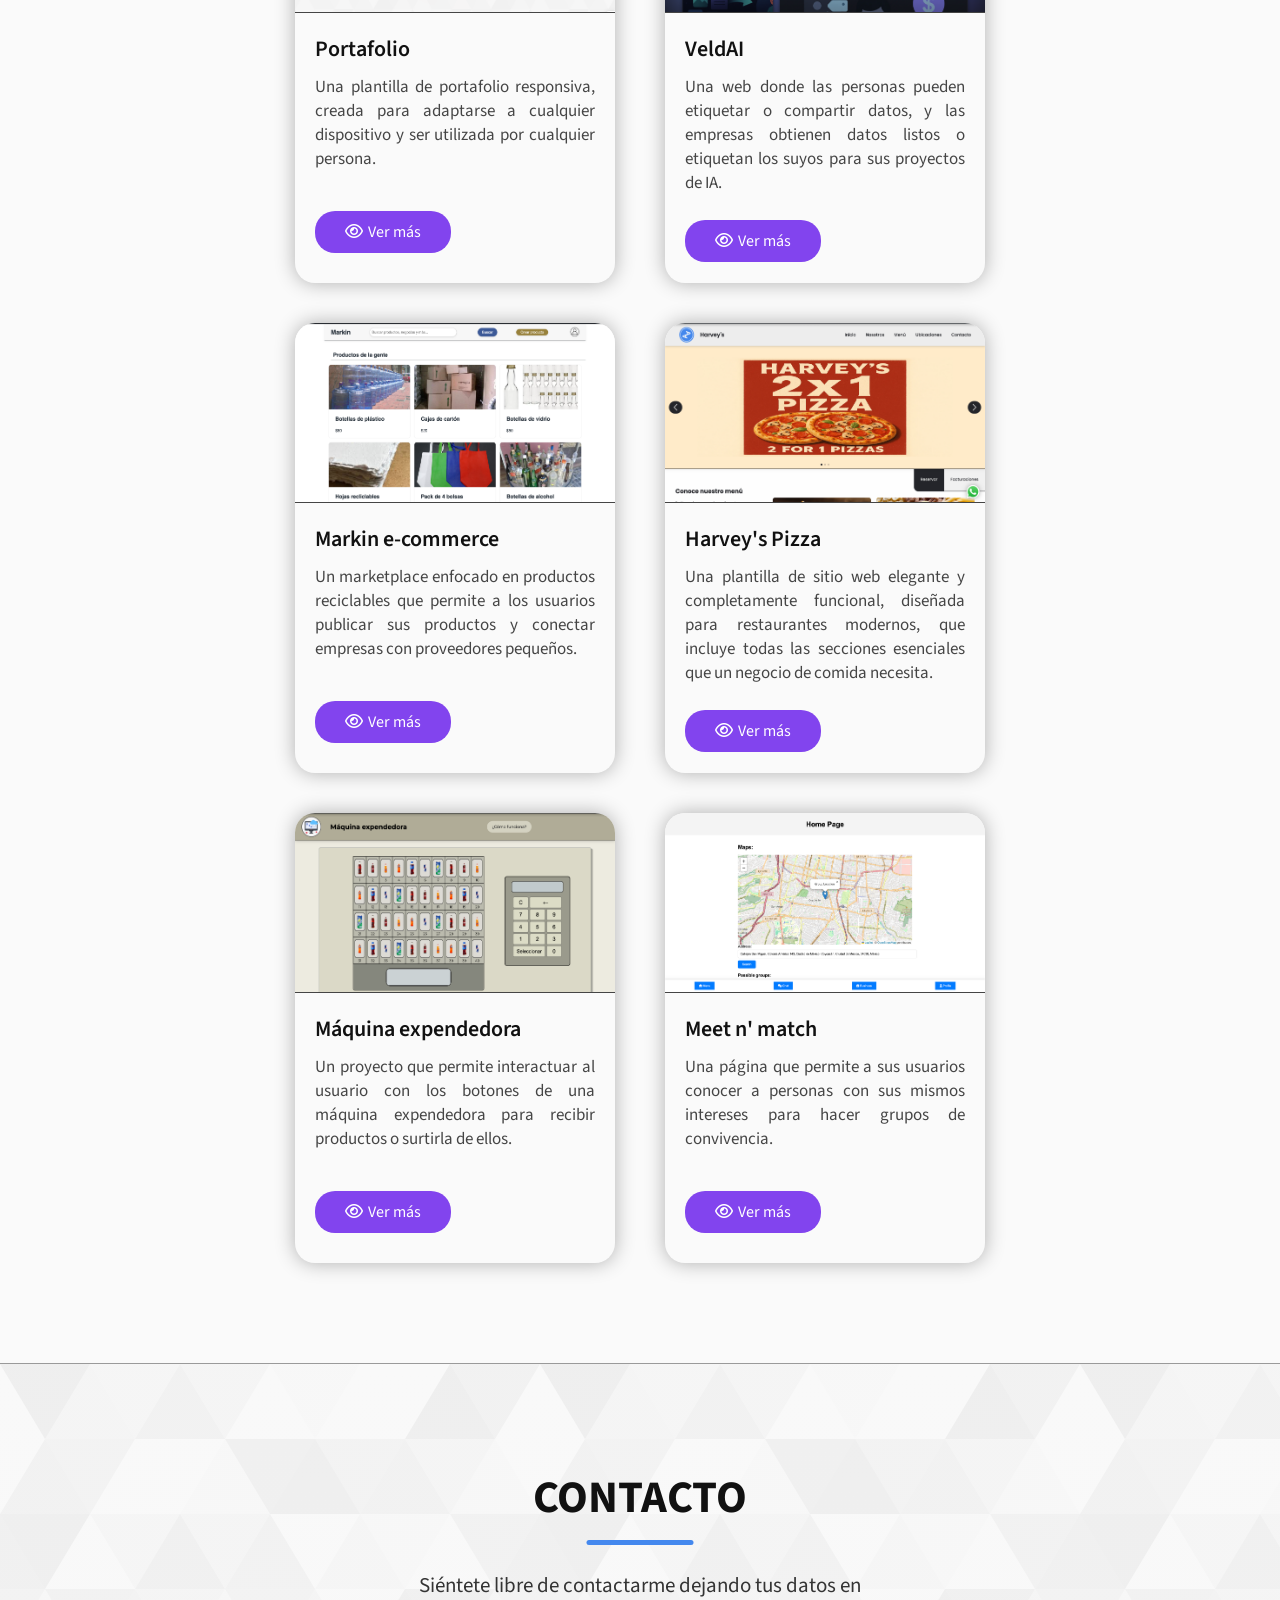
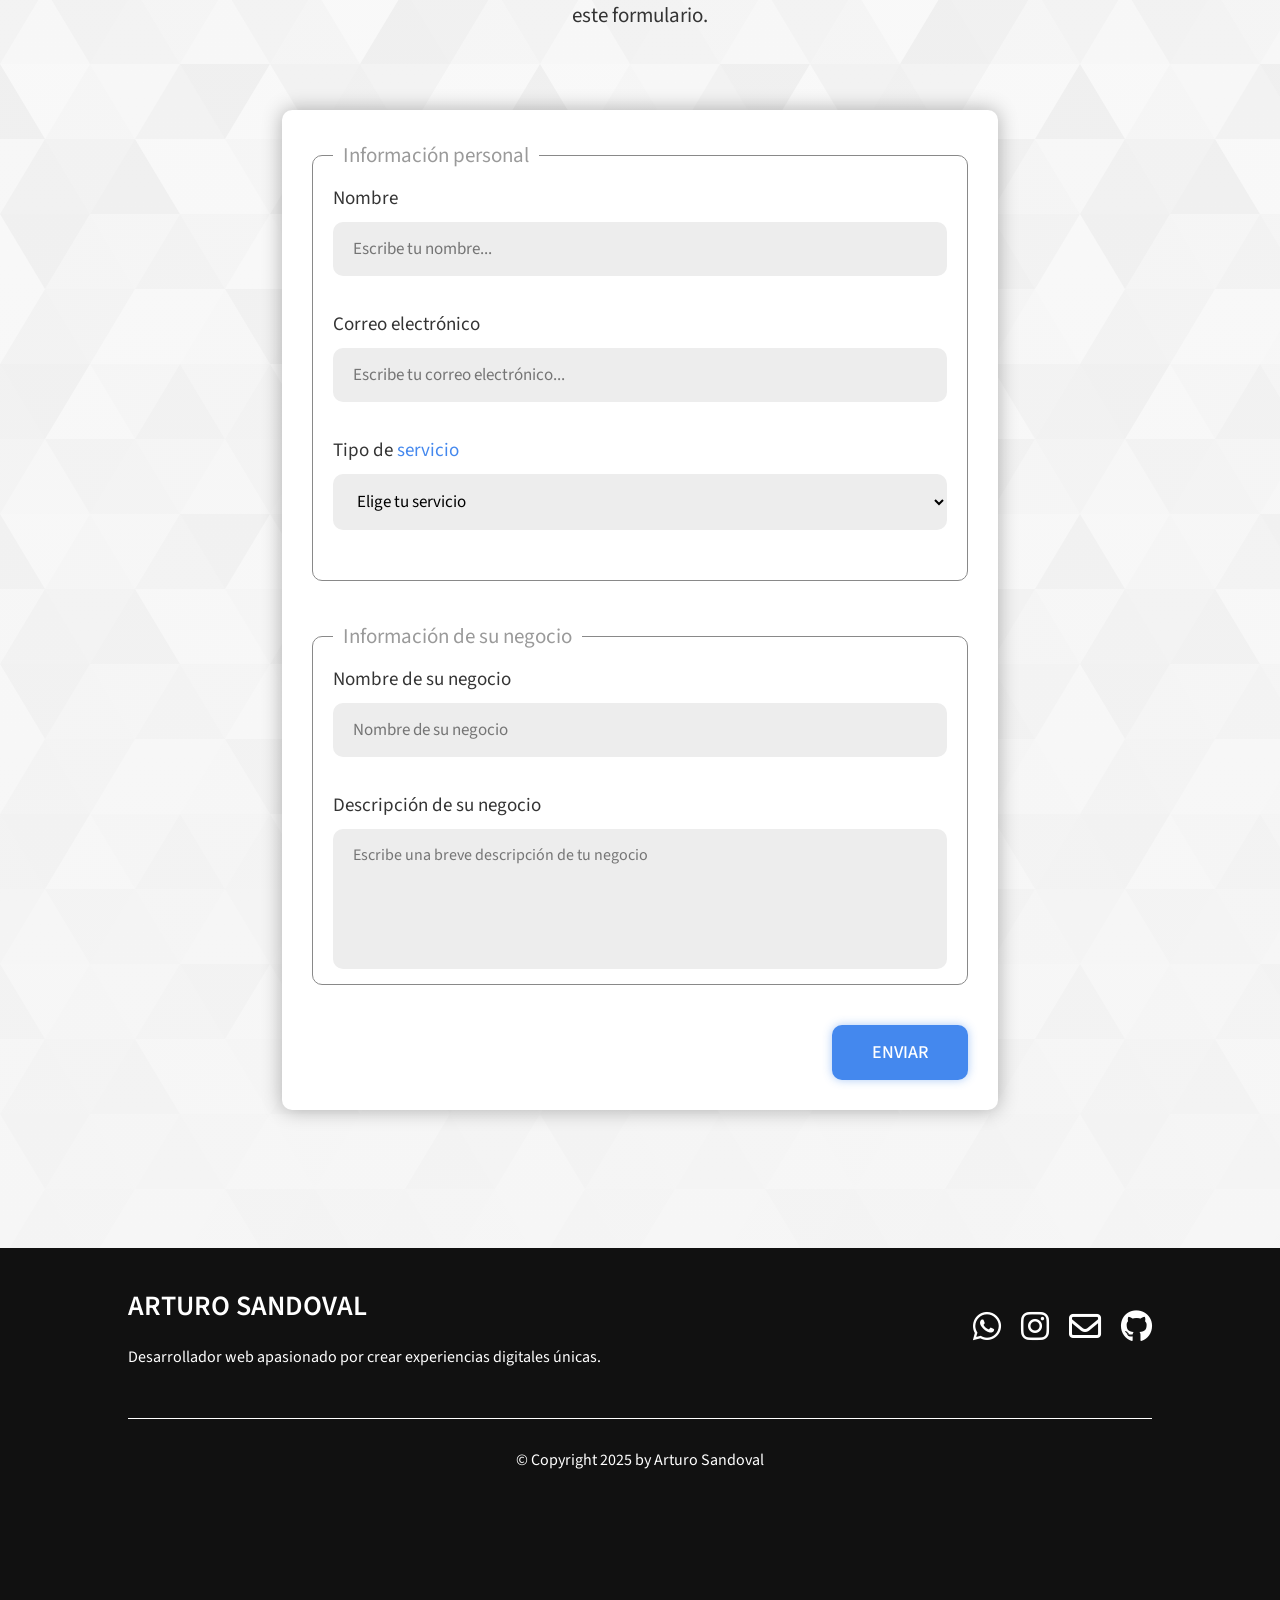
==== commit 31c53cbc: "Nuevos proyectos agregados" ====
--- a/index.html
+++ b/index.html
@@ -127,17 +127,17 @@
                         <h3 class="project-title">Babb</h3>
                         <p class="project-description">Sitio web de una empresa dedicada a la enseñanza de idiomas, con cursos y servicios para ayudar a las personas a mejorar sus habilidades lingüísticas.
                         </p>
-                        <a class="project-link" target="_blank" href="https://arts-hcs.github.io/Entrega2-git/"><i class="fa-regular fa-eye see-page"></i>Ver página</a>
-                    </div>
-                </div>
-                <div class="project-card">
-                    <figure class="project-figure">
-                        <img class="project-image" src="./images/project2.png" alt="Imagen del proyecto 2">
+                        <a class="project-link" target="_blank" href="https://github.com/Arts-HCS/babb-webpage"><i class="fa-regular fa-eye see-page"></i>Ver más</a>
+                    </div>
+                </div>
+                <div class="project-card">
+                    <figure class="project-figure">
+                        <img class="project-image" src="./images/project10.png" alt="Imagen del proyecto 2">
                     </figure>
                     <div class="project-info">
                         <h3 class="project-title">Nemiliz</h3>
                         <p class="project-description">La primera empresa certificada en venta de viajes a través del tiempo. Reserva tu viaje, eligiendo la época y tus horarios.</p>
-                        <a class="project-link" target="_blank" href="https://arts-hcs.github.io/Proyecto-FInal/"><i class="fa-regular fa-eye see-page"></i>Ver página</a>
+                        <a class="project-link" target="_blank" href="https://github.com/Arts-HCS/nemiliz-time-travel-agency"><i class="fa-regular fa-eye see-page"></i>Ver más</a>
                     </div>
                 </div>
                 <div class="project-card">
@@ -147,7 +147,17 @@
                     <div class="project-info">
                         <h3 class="project-title">Portafolio</h3>
                         <p class="project-description">Una plantilla de portafolio responsiva, creada para adaptarse a cualquier dispositivo y ser utilizada por cualquier persona.</p>
-                        <a class="project-link" href="#inicio" target="_blank"><i class="fa-regular fa-eye see-page"></i>Ver página</a>
+                        <a class="project-link" href="https://github.com/Arts-HCS/Pro-portfolio" target="_blank"><i class="fa-regular fa-eye see-page"></i>Ver más</a>
+                    </div>
+                </div>
+                <div class="project-card">
+                    <figure class="project-figure">
+                        <img class="project-image" src="./images/project11.png" alt="Imagen del proyecto 3">
+                    </figure>
+                    <div class="project-info">
+                        <h3 class="project-title">VeldAI</h3>
+                        <p class="project-description">Una web donde las personas pueden etiquetar o compartir datos, y las empresas obtienen datos listos o etiquetan los suyos para sus proyectos de IA.</p>
+                        <a class="project-link" href="https://github.com/Arts-HCS/veldai-data-platform" target="_blank"><i class="fa-regular fa-eye see-page"></i>Ver más</a>
                     </div>
                 </div>
                 <div class="project-card">
@@ -157,17 +167,27 @@
                     <div class="project-info">
                         <h3 class="project-title">Markin e-commerce</h3>
                         <p class="project-description">Un marketplace enfocado en productos reciclables que permite a los usuarios publicar sus productos y conectar empresas con proveedores pequeños.</p>
-                        <a class="project-link" href="https://github.com/Arts-HCS/Tienda-online.git" target="_blank"><i class="fa-solid fa-code"></i>Ver código</a>
-                    </div>
-                </div>
-                <div class="project-card">
-                    <figure class="project-figure">
-                        <img class="project-image" src="./images/project5.png" alt="Imagen del proyecto 3">
+                        <a class="project-link" href="https://github.com/Arts-HCS/eco-marketplace-flask" target="_blank"><i class="fa-regular fa-eye see-page"></i>Ver más</a>
+                    </div>
+                </div>
+                <div class="project-card">
+                    <figure class="project-figure">
+                        <img class="project-image" src="./images/project12.png" alt="Imagen del proyecto 3">
+                    </figure>
+                    <div class="project-info">
+                        <h3 class="project-title">Harvey's Pizza</h3>
+                        <p class="project-description">Una plantilla de sitio web elegante y completamente funcional, diseñada para restaurantes modernos, que incluye todas las secciones esenciales que un negocio de comida necesita.</p>
+                        <a class="project-link" href="https://github.com/Arts-HCS/harveys-restaurant-template/tree/master" target="_blank"><i class="fa-regular fa-eye see-page"></i>Ver más</a>
+                    </div>
+                </div>
+                <div class="project-card">
+                    <figure class="project-figure">
+                        <img class="project-image" src="./images/project13.png" alt="Imagen del proyecto 3">
                     </figure>
                     <div class="project-info">
                         <h3 class="project-title">Máquina expendedora</h3>
                         <p class="project-description">Un proyecto que permite interactuar al usuario con los botones de una máquina expendedora para recibir productos o surtirla de ellos.</p>
-                        <a class="project-link" href="https://github.com/Arts-HCS/Maquina_expendedora2.git" target="_blank"><i class="fa-solid fa-code"></i>Ver código</a>
+                        <a class="project-link" href="https://github.com/Arts-HCS/flask-vending-machine" target="_blank"><i class="fa-regular fa-eye see-page"></i>Ver más</a>
                     </div>
                 </div>
                 <div class="project-card">
@@ -177,7 +197,7 @@
                     <div class="project-info">
                         <h3 class="project-title">Meet n' match</h3>
                         <p class="project-description">Una página que permite a sus usuarios conocer a personas con sus mismos intereses para hacer grupos de convivencia.</p>
-                        <a class="project-link" href="https://github.com/Arts-HCS/Interest-project.git" target="_blank"><i class="fa-solid fa-code"></i>Ver código</a>
+                        <a class="project-link" href="https://github.com/Arts-HCS/meet-n-match" target="_blank"><i class="fa-regular fa-eye see-page"></i>Ver más</a>
                     </div>
                 </div>
             </div>
--- a/css/styles.css
+++ b/css/styles.css
@@ -528,7 +528,7 @@
 
 .project-card .project-figure{
     width: 100%;
-    height: 40%;
+    height: 180px;
     overflow: hidden;
     border-bottom: 1.5px solid #454545;
 }
@@ -542,6 +542,7 @@
     width: 100%;
     height: 60%;
     padding: 30px 20px;
+    padding-top: 20px;
     display: flex;
     flex-direction: column;
     align-items: flex-start;
